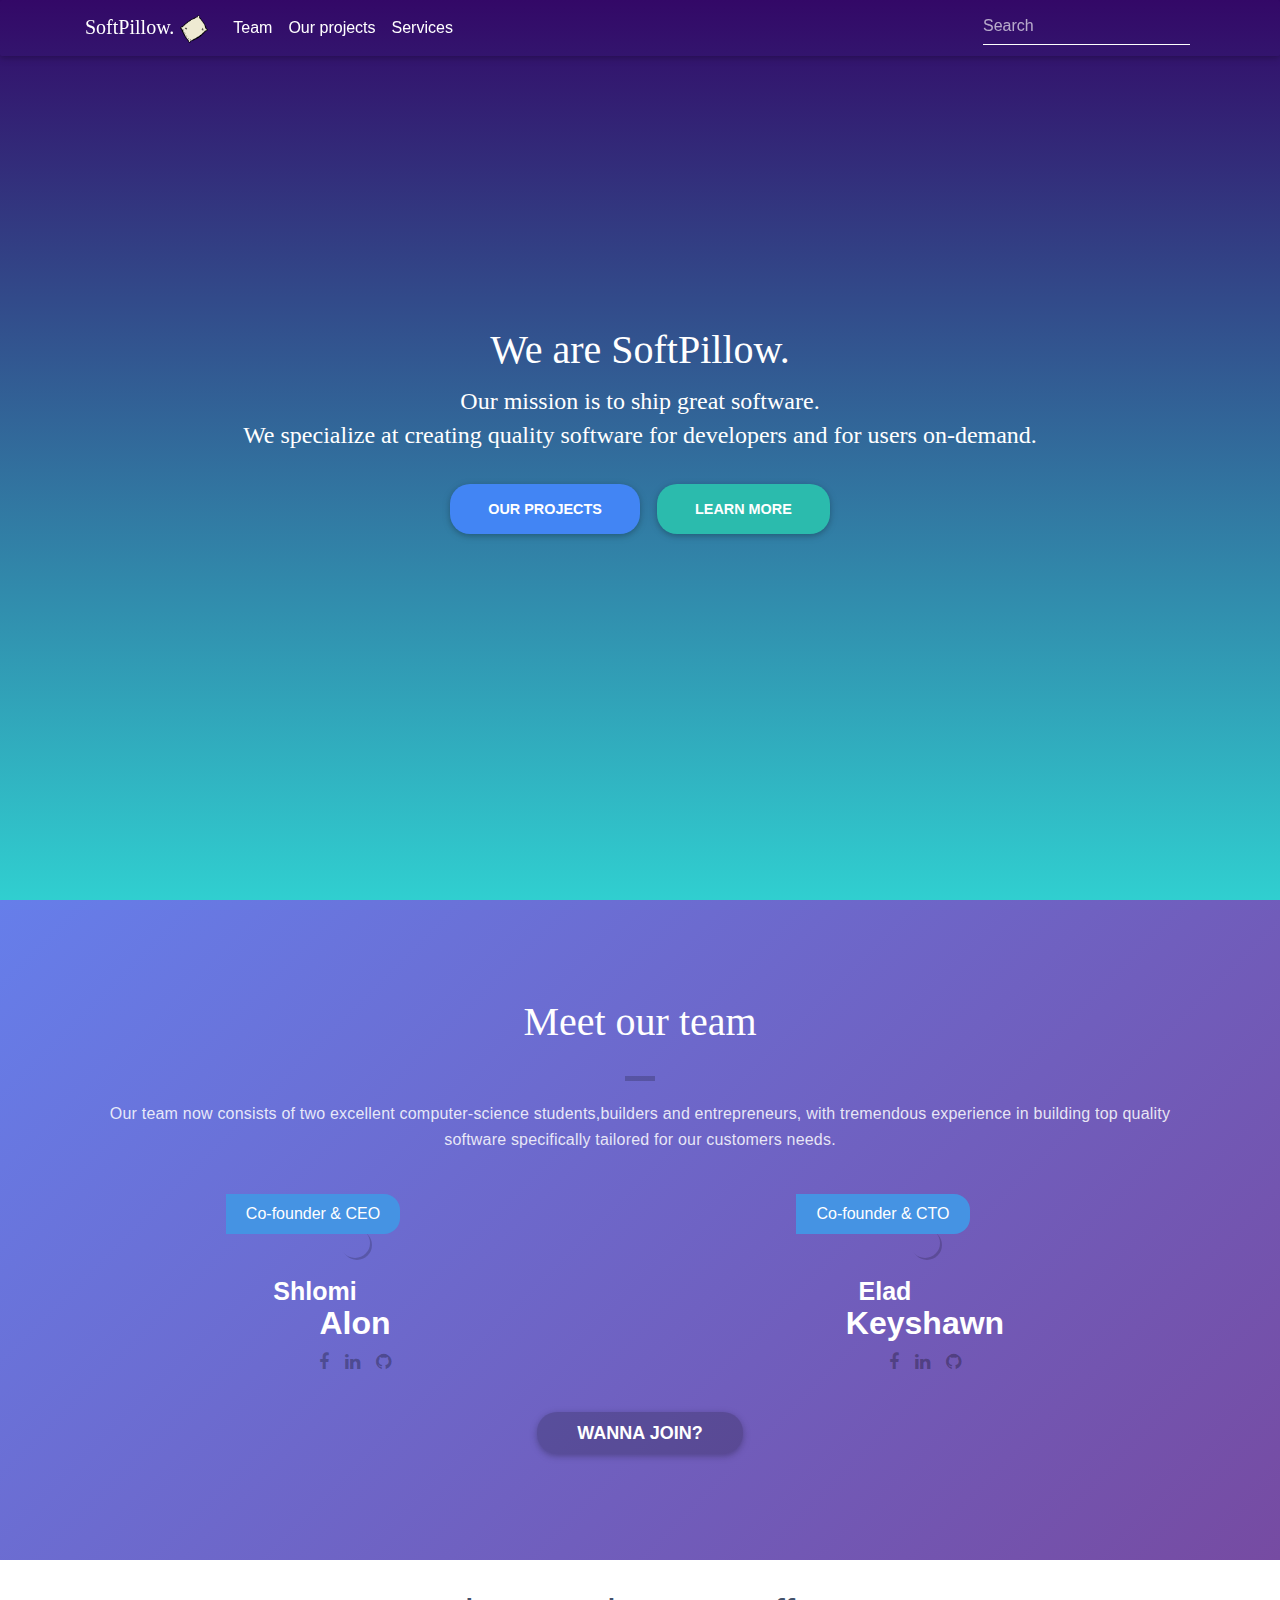
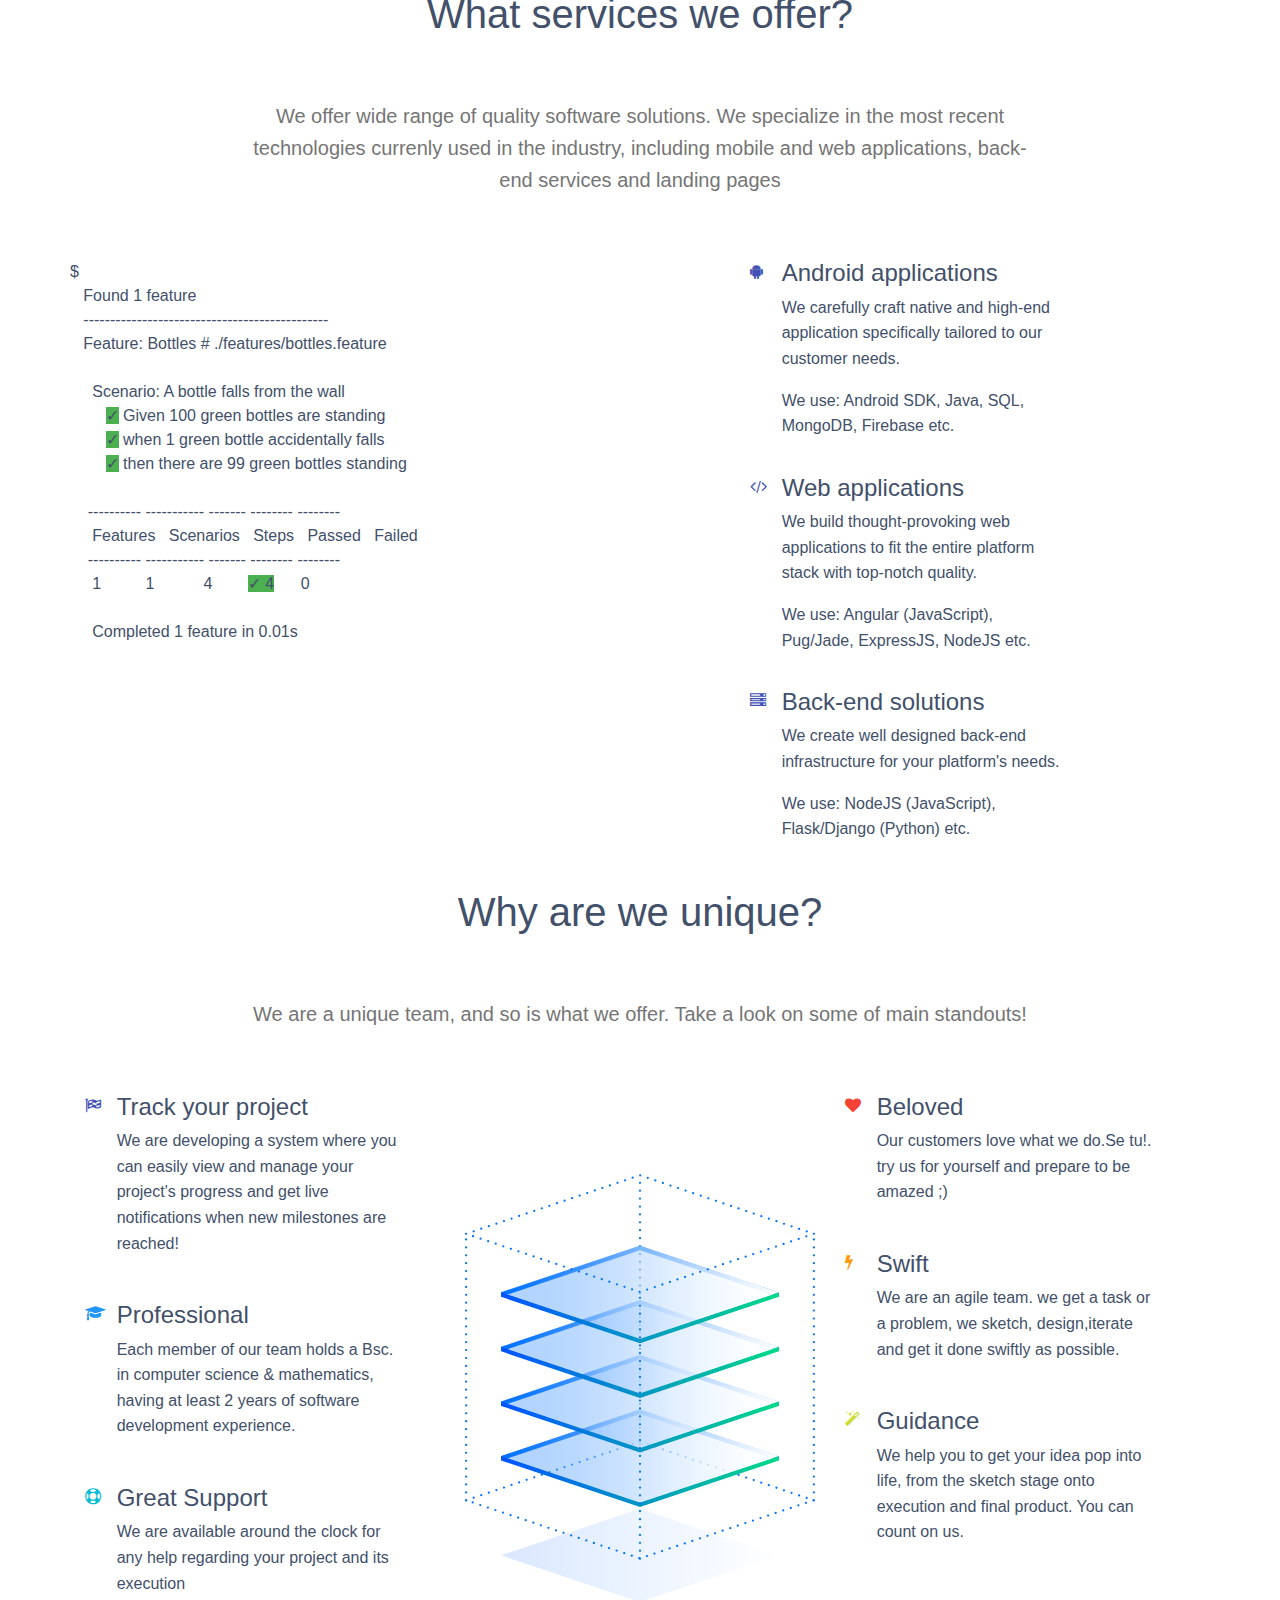
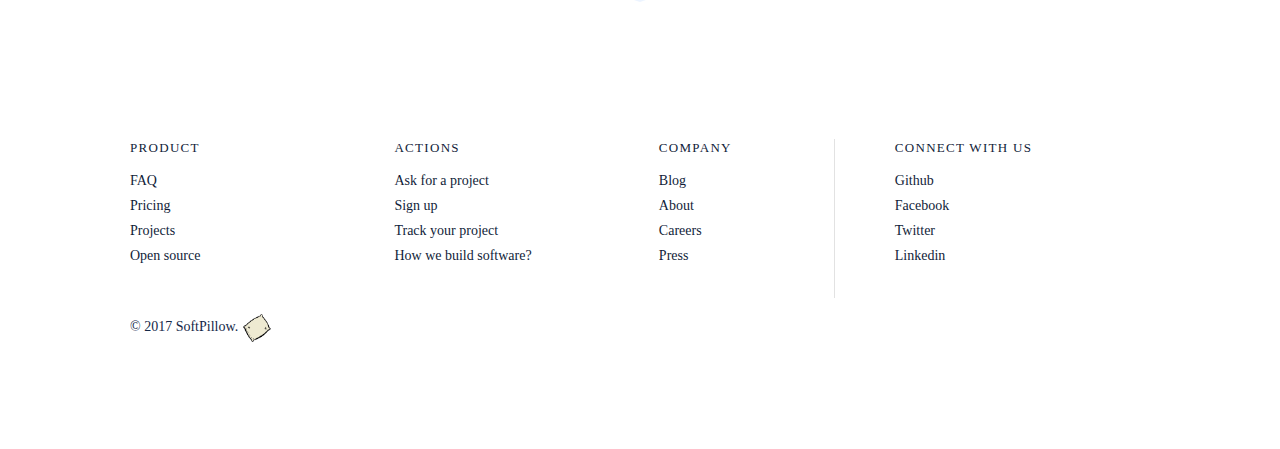
==== index.html @ b6e3d65a "added last features descriptions and changed main text to blue" ====
<!DOCTYPE html>
<html lang="en">

<head>

    <meta charset="utf-8">
    <meta name="viewport" content="width=device-width, initial-scale=1, shrink-to-fit=no">
    <meta http-equiv="x-ua-compatible" content="ie=edge">

    <title>SoftPillow</title>
    <link rel="icon" href="assets/softpillow_trans.png">

    <!-- Bootstrap core CSS -->
    <link href="css/libs/bootstrap.min.css" rel="stylesheet">

    <!-- Material Design Bootstrap -->
    <link href="css/libs/mdb.min.css" rel="stylesheet">

    <!--<link rel="stylesheet" type="text/css" href="css/libs/bootstrap.css">-->
    <!-- Grid framework /-->

    <link href="https://netdna.bootstrapcdn.com/font-awesome/4.0.3/css/font-awesome.css" rel="stylesheet">
    <link rel="stylesheet" href="https://cdnjs.cloudflare.com/ajax/libs/font-awesome/4.7.0/css/font-awesome.min.css">
    <!-- Font Awesome /-->

    <!-- Social media Bootstrap -->
    <link href="css/libs/bootstrap-social.css" rel="stylesheet">

    <!--footer css-->
    <link href="css/footer.css" type="text/css" rel="stylesheet" media="screen,projection" />

    <!--custom css-->
    <link href="css/style.css" type="text/css" rel="stylesheet" media="screen,projection" />

    <!-- Template styles -->
    <link href="css/template_css.css" type="text/css" rel="stylesheet" media="screen,projection" />

    <!-- sections team -->
    <link href="css/sections/team.css" type="text/css" rel="stylesheet" media="screen,projection" />

    <link rel="stylesheet" href="css/server_stack.css">

    <link rel="stylesheet" href="css/terminal_anim.css">

</head>

<body>

    <!--Navbar-->
    <nav class="navbar navbar-toggleable-md navbar-dark fixed-top scrolling-navbar">
        <div class="container">
            <button class="navbar-toggler navbar-toggler-right" type="button" data-toggle="collapse" data-target="#navbarNav1" aria-controls="navbarNav1"
                aria-expanded="false" aria-label="Toggle navigation">
                <span class="navbar-toggler-icon"></span>
            </button>
            <a class="navbar-brand" href="#">
                <div class="brand nav-logo">SoftPillow.
                    <img src="assets/softpillow_trans.png" height="30" width="30" />
                </div>
            </a>
            <div class="collapse navbar-collapse" id="navbarNav1">
                <ul class="navbar-nav mr-auto">
                    <li class="nav-item">
                        <a href="#team-section" class="nav-link">Team</a>
                    </li>
                    <li class="nav-item">
                        <a class="nav-link">Our projects</a>
                    </li>
                    <li class="nav-item">
                        <a class="nav-link">Services</a>
                    </li>
                </ul>
                <form class="form-inline waves-effect waves-light">
                    <input class="form-control" type="text" placeholder="Search">
                </form>
            </div>
        </div>
    </nav>
    <!--/.Navbar-->





    <!--Mask // add hm-black-strong to shadow-->
    <div class="view gradient-bg">
        <div class="full-bg-img flex-center">
            <ul class="animated fadeInUp">
                <li>
                    <h1 class="h1-responsive  white-text aileron ">We are SoftPillow.</h1>
                </li>
                <li>
                    <h4 class="header col s12 light white-text aileron">Our mission is to ship great software.</h4>
                    <h4 class="header col s12 light white-text aileron">We specialize at creating quality software for developers and for users on-demand.</h4>
                </li>
                <li>
                    <a target="_blank" href="" class="btn btn-primary btn-lg" rel="nofollow">Our projects</a>
                    <a target="_blank" href="https://github.com/PillowSoftware" class="btn btn-default btn-lg" rel="nofollow">Learn more</a>
                </li>
            </ul>
        </div>
    </div>
    <!--/.Mask-->


    <!-- TEAM SECTION -->
    <span id="team-section">
    <section id="speakers">
        <h1 class="white-text aileron">Meet our team</h1>
        <br>
        <!-- Section Title -->
        <div class="separator"></div>
        <div class="container">
            <div class="col-md-12 col-md-offset-4 text-center">
                <!-- Section Description -->
                <p class="">
                    Our team now consists of two excellent computer-science students,builders and entrepreneurs, with tremendous
                    experience in building top quality software specifically tailored for our customers needs.
                </p>
            </div>

            <!-- Row 1 -->
            <div class="row">

                <!-- Shlomi  -->
                <div class="col-md-6">
                    <a href="#" class="member-profile">
                        <div class="unhover_img">
                            <img src="https://avatars3.githubusercontent.com/u/21358576?v=3&u=bc81d85058fc42228376f51e1598150e15845e7b&s=400" alt=""
                            />
                        </div>
                        <div class="hover_img">
                            <img src="https://avatars3.githubusercontent.com/u/21358576?v=3&u=bc81d85058fc42228376f51e1598150e15845e7b&s=400" alt=" "
                            />
                        </div>
                        <span>Co-founder & CEO</span>
    <h4><span>Shlomi </span> Alon</h4>
    </a>
    <ul>
        <li><a href="https://www.facebook.com/profile.php?id=100000170029950" target="_blank "><i class="fa fa-facebook "></i></a></li>
        <li><a href="https://www.linkedin.com/in/shlomi-alon/" target="_blank "><i class="fa fa-linkedin "></i></a></li>
        <li><a href="https://github.com/shlomialon" target="_blank "><i class="fa fa-github "></i></a></li>
    </ul>
    </div>

    <!-- Elad -->
    <div class="col-md-6 ">
        <a href="# " class="member-profile">
            <div class="unhover_img">
                <img src="https://avatars1.githubusercontent.com/u/17123769?v=3&s=400" alt="" />
            </div>
            <div class="hover_img">
                <img src="https://avatars1.githubusercontent.com/u/17123769?v=3&s=400" alt="" />
            </div>
            <span>Co-founder & CTO</span>
            <h4><span>Elad</span> Keyshawn</h4>
        </a>
        <ul>
            <li><a href="https://www.facebook.com/elad.keyshawn" target="_blank "><i class="fa fa-facebook "></i></a></li>
            <li><a href="https://il.linkedin.com/in/elad-keyshawn-a68938119" target="_blank "><i class="fa fa-linkedin "></i></a></li>
            <li><a href="https://github.com/EladKeyshawn" target="_blank "><i class="fa fa-github "></i></a></li>
        </ul>
    </div>



    </div>
    <!-- End First Row -->
    <div class="clear "></div>


    <div class="clear "></div>

    <!-- View All Button -->
    <div class="col-md-12 ">
        <button class="btn btn-transparent fadeIn ">Wanna join?</button>
    </div>

    </div>
    </section>
    </span>
    <!-- TEAM SECTION -->


    <!--Section: Features 1-->
    <section class="section feature-box">
        <div class="container">
            <!--Section heading-->
            <h1 class="section-heading text-center">What services we offer?</h1>
            <!--Section description-->
            <p class="section-description lead text-center">We offer wide range of quality software solutions. We specialize in the most recent technologies currenly used
                in the industry, including mobile and web applications, back-end services and landing pages</p>

            <!--First row-->
            <div class="row features-small">

                <!--First column-->
                <div class="col-md-7 mb-r center-on-small-only">
                    <div class="row">
                        <div class="terminal-window">
                            <header>
                                <div class="button green"></div>
                                <div class="button yellow"></div>
                                <div class="button red"></div>
                            </header>
                            <section class="terminal">
                                <div class="history"></div>
                                $&nbsp;<span class="prompt"></span>
                                <span class="typed-cursor"></span>

                            </section>
                        </div>
                        <!-- data -->
                        <div class="terminal-data mimik-run-output">
                            <br>Found 1 feature<br> ----------------------------------------------
                            <br> Feature: Bottles <span class="gray"># ./features/bottles.feature</span><br><br> &nbsp;&nbsp;Scenario:
                            A bottle falls from the wall<br> &nbsp;&nbsp;&nbsp;&nbsp;
                            <span class="green">✓</span> <span class="gray">Given 100 green bottles are standing</span><br>                            &nbsp;&nbsp;&nbsp;&nbsp;
                            <span class="green">✓</span> <span class="gray">when 1 green bottle accidentally falls</span><br>                            &nbsp;&nbsp;&nbsp;&nbsp;
                            <span class="green">✓</span> <span class="gray">then there are 99 green bottles standing</span><br>
                            <br>
                            <span class="gray">&nbsp;---------- ----------- ------- -------- --------</span><br> &nbsp;&nbsp;Features&nbsp;&nbsp;&nbsp;Scenarios&nbsp;&nbsp;&nbsp;Steps&nbsp;&nbsp;&nbsp;Passed&nbsp;&nbsp;&nbsp;Failed
                            <br>
                            <span class="gray">&nbsp;---------- ----------- ------- -------- --------</span><br> &nbsp;&nbsp;1&nbsp;&nbsp;&nbsp;&nbsp;&nbsp;&nbsp;&nbsp;&nbsp;&nbsp;&nbsp;1&nbsp;&nbsp;&nbsp;&nbsp;&nbsp;&nbsp;&nbsp;&nbsp;&nbsp;&nbsp;&nbsp;4&nbsp;&nbsp;&nbsp;&nbsp;&nbsp;&nbsp;&nbsp;
                            <span class="green">✓ 4</span>&nbsp;&nbsp;&nbsp;&nbsp;&nbsp;&nbsp;0 <br>
                            <br> &nbsp;&nbsp;Completed 1 feature in 0.01s<br>
                            <br>
                        </div>
                    </div>
                </div>
                <!--/First column-->

                <!--Second column-->
                <div class="col-md-4 center-on-small">
                    <!--First row-->
                    <div class="row">
                        <div class="col-1">
                            <i class="fa fa-android indigo-text"></i>
                        </div>
                        <div class="col-10">
                            <h4 class="feature-title">Android applications</h4>
                            <p >We carefully craft native and high-end application specifically tailored to our customer needs.
                            </p>
                            <p>We use: Android SDK, Java, SQL, MongoDB, Firebase etc.</p>

                        </div>
                    </div>
                    <!--/First row-->

                    <div style="height:20px"></div>

                    <!--Second row-->
                    <div class="row">
                        <div class="col-1">
                            <i class="fa fa-code indigo-text"></i>
                        </div>
                        <div class="col-10">
                            <h4 class="feature-title">Web applications</h4>
                            <p>We build thought-provoking web applications to fit the entire platform stack with top-notch quality.
                            </p>
                            <p>We use: Angular (JavaScript), Pug/Jade, ExpressJS, NodeJS etc. </p>

                        </div>
                    </div>
                    <!--/Second row-->

                    <div style="height:20px"></div>

                    <!--Third row-->
                    <div class="row">
                        <div class="col-1">
                            <i class="fa fa-server indigo-text"></i>
                        </div>
                        <div class="col-10">
                            <h4 class="feature-title">Back-end solutions</h4>
                            <p>We create well designed back-end infrastructure for your platform's needs.</p>
                            <p>We use: NodeJS (JavaScript), Flask/Django (Python) etc.</p>

                        </div>
                    </div>
                    <!--/Third row-->
                </div>
                <!--/Second column-->
            </div>
            <!--/First row-->
        </div>
    </section>
    <!--/Section: Features 1-->



    <!--Section: Features 2-->
    <section class="section feature-box">
        <div class="container">
            <!--Section heading-->
            <h1 class="section-heading text-center">Why are we unique?</h1>
            <!--Section sescription-->
            <p class="section-description lead ">We are a unique team, and so is what we offer. Take a look on some of main standouts!</p>

            <!--First row-->
            <div class="row features-small">

                <!--First column-->
                <div class="col-md-4 center-on-small-only">
                    <!--First row-->
                    <div class="row">
                        <div class="col-1">
                            <i class="fa fa-flag-checkered indigo-text"></i>
                        </div>
                        <div class="col-10">
                            <h4 class="feature-title">Track your project</h4>
                            <p>We are developing a system where you can easily view and manage your project's progress and get live notifications when new milestones are reached!</p>
                            <div style="height:30px"></div>
                        </div>
                    </div>
                    <!--/First row-->

                    <!--Second row-->
                    <div class="row">
                        <div class="col-1">
                            <i class="fa fa-graduation-cap blue-text"></i>
                        </div>
                        <div class="col-10">
                            <h4 class="feature-title">Professional</h4>
                            <p>Each member of our team holds a Bsc. in computer science & mathematics, having at least 2 years of software development experience.</p>
                            <div style="height:30px"></div>
                        </div>
                    </div>
                    <!--/Second row-->

                    <!--Third row-->
                    <div class="row">
                        <div class="col-1">
                            <i class="fa fa-life-ring cyan-text"></i>
                        </div>
                        <div class="col-10">
                            <h4 class="feature-title">Great Support</h4>
                            <p>We are available around the clock for any help regarding your project and its execution</p>
                            <div style="height:30px"></div>
                        </div>
                    </div>
                    <!--/Third row-->
                </div>
                <!--/First column-->



                <!--Second column-->
                <div class="col-md-4 mb-r center-on-small-only" id="server_stack_section">
                     <div style="height:80px"></div>

                    <svg id="Infrastructure-SVG" version="1.1" xmlns="http://www.w3.org/2000/svg" xmlns:xlink="http://www.w3.org/1999/xlink"
                        x="0px" y="0px" viewBox="0 0 310 379">
                        <defs>
                            <linearGradient id="Infrastructure-shadowGradient" gradientUnits="userSpaceOnUse" x1="32" y1="337.7053" x2="278" y2="337.7053">
                                <stop offset="0" style="stop-color:#005DFF;stop-opacity:0.15" />
                                <stop offset="0.4364" style="stop-color:#0068FF;stop-opacity:8.453682e-02" />
                                <stop offset="1" style="stop-color:#0072FF;stop-opacity:0" />
                            </linearGradient>
                            <linearGradient id="Infrastructure-serverGradient" gradientUnits="userSpaceOnUse" x1="32" y1="249.7053" x2="278" y2="249.7053">
                                <stop offset="0" style="stop-color:#0072FF;stop-opacity:0.3" />
                                <stop offset="0.1091" style="stop-color:#338EFF;stop-opacity:0.3764" />
                                <stop offset="0.2384" style="stop-color:#69ACFF;stop-opacity:0.4669" />
                                <stop offset="0.3693" style="stop-color:#97C5FF;stop-opacity:0.5585" />
                                <stop offset="0.4993" style="stop-color:#BCDAFF;stop-opacity:0.6495" />
                                <stop offset="0.628" style="stop-color:#D9EAFF;stop-opacity:0.7396" />
                                <stop offset="0.7551" style="stop-color:#EEF6FF;stop-opacity:0.8286" />
                                <stop offset="0.88" style="stop-color:#FBFDFF;stop-opacity:0.916" />
                                <stop offset="1" style="stop-color:#FFFFFF" />
                            </linearGradient>
                            <linearGradient id="Infrastructure-borderGradient" gradientUnits="userSpaceOnUse" x1="32" y1="2820.022" x2="278" y2="2820.022"
                                gradientTransform="matrix(1 0 0 1 0 -2596)">
                                <stop offset="0" style="stop-color:#0053FF" />
                                <stop offset="1" style="stop-color:#00DA88" />
                            </linearGradient>
                        </defs>
                        <style type="text/css">
                            .Infrastructure-shadow {
                                fill: url(#Infrastructure-shadowGradient);
                            }
                            
                            .Infrastucture-box {
                                fill: none;
                                stroke: #0072FF;
                                stroke-width: 2;
                                stroke-linecap: round;
                                stroke-miterlimit: 10;
                                stroke-dasharray: 0, 7.0744;
                            }
                            
                            .Infrastucture-borderLine {
                                fill: none;
                                stroke: #0072FF;
                                stroke-width: 2;
                                stroke-linecap: round;
                                stroke-miterlimit: 10;
                                stroke-dasharray: 0, 7;
                            }
                            
                            .Infrastructure-topBorder {
                                fill: #0072FF;
                            }
                            
                            .Infrastructure-border {
                                fill: url(#Infrastructure-borderGradient);
                            }
                            
                            .Infrastructure-server {
                                fill: url(#Infrastructure-serverGradient);
                            }
                        </style>
                        <g id="Infrastructure-shadow">
                            <polygon class="Infrastructure-shadow" points="278,337.8 155,379 32,337.8 155,296.5 		" />
                        </g>
                        <g class="Infrastructure-lines" id="Infrastructure-bottomLines">
                            <polyline class="Infrastucture-box" points="308.7,289 155,340.5 1,289	" />
                            <polyline class="Infrastucture-box" points="1,289 155,237.1 308.7,289	" />
                            <line class="Infrastucture-borderLine" x1="155" y1="238.8" x2="155" y2="1.1" />
                            <line class="Infrastucture-borderLine" x1="309" y1="289" x2="309" y2="53" />
                            <line class="Infrastucture-borderLine" x1="1" y1="289" x2="1" y2="53" />
                        </g>
                        <g class="Server" id="Server_4">
                            <polygon class="Infrastructure-topBorder" points="32,253.8 155,212.6 278,253.8 278,250 155,208.6 32,249.8" />
                            <polygon class="Infrastructure-border" points="278,249.8 155,291 32,249.8 32,253.8 155,295 278,253.8" />
                            <polygon class="Infrastructure-server" points="278,249.8 155,291 32,249.8 155,208.5	" />
                        </g>
                        <g class="Server" id="Server_3">
                            <polygon class="Infrastructure-topBorder" points="32,205.5 155,164.3 278,205.4 278,201.7 155,160.3 32,201.5" />
                            <polygon class="Infrastructure-border" points="278,201.4 155,242.6 32,201.4 32,205.4 155,246.6 278,205.4" />
                            <polygon class="Infrastructure-server" points="278,201.4 155,242.6 32,201.4 155,160.1	" />
                        </g>
                        <g class="Server" id="Server_2">
                            <polygon class="Infrastructure-topBorder" points="32,157.1 155,115.9 278,157.1 278,153.3 155,111.9 32,153.1" />
                            <polygon class="Infrastructure-border" points="278,153.1 155,194.3 32,153.1 32,157.1 155,198.3 278,157.1" />
                            <polygon class="Infrastructure-server" points="278,153.1 155,194.3 32,153.1 155,111.8	" />
                        </g>
                        <g class="Server" id="Server_1">
                            <polygon class="Infrastructure-topBorder" points="32,108.8 155,67.6 278,108.8 278,105 155,63.6 32,104.8" />
                            <polygon class="Infrastructure-border" points="278,104.8 155,146 32,104.8 32,108.8 155,150 278,108.8" />
                            <polygon class="Infrastructure-server" points="278,104.8 155,146 32,104.8 155,63.5	" />
                        </g>
                        <g class="Infrastructure-lines" id="Infrastructure-topLines">
                            <line class="Infrastucture-borderLine" x1="155" y1="340.7" x2="155" y2="104.5" />
                            <polyline class="Infrastucture-box" points="1,53 155,1.1 309,53" />
                            <polyline class="Infrastucture-box" points="309,53 155,104.5 1,53" />
                        </g>
                    </svg>
                </div>
                <!--/Second column-->

                <!--Third column-->
                <div class="col-md-4">
                    <!--First row-->
                    <div class="row">
                        <div class="col-1">
                            <i class="fa fa-heart red-text"></i>
                        </div>
                        <div class="col-10">
                            <h4 class="feature-title">Beloved</h4>
                            <p>Our customers love what we do.Se tu!. try us for yourself and prepare to be amazed ;)</p>
                            <div style="height:30px"></div>
                        </div>
                    </div>
                    <!--/First row-->

                    <!--Second row-->
                    <div class="row">
                        <div class="col-1">
                            <i class="fa fa-flash orange-text"></i>
                        </div>
                        <div class="col-10">
                            <h4 class="feature-title">Swift</h4>
                            <p>We are an agile team. we get a task or a problem, we sketch, design,iterate and get it done swiftly as possible.</p>
                            <div style="height:30px"></div>
                        </div>
                    </div>
                    <!--/Second row-->

                    <!--Third row-->
                    <div class="row">
                        <div class="col-1">
                            <i class="fa fa-magic lime-text"></i>
                        </div>
                        <div class="col-10">
                            <h4 class="feature-title">Guidance</h4>
                            <p >We help you to get your idea pop into life, from the sketch stage onto execution and final product. You can count on us.</p>
                            <div style="height:30px"></div>
                        </div>
                    </div>
                    <!--/Third row-->
                </div>
                <!--/Third column-->



            </div>
            <!--/First row-->
        </div>
    </section>
    <!--/Section: Features 2-->








    <!--footer section-->
    <section class="footer ">
        <div class="container ">
            <div class="footer__flex-wrap">
                <ul class="footer-nav">
                    <li class="header"><a href="/community/">Product</a></li>
                    <li><a href="">FAQ</a></li>
                    <li><a href="">Pricing</a></li>
                    <li><a href="">Projects</a></li>
                    <li><a href="">Open source</a></li>

                </ul>
                <ul class="footer-nav">
                    <li class="header"><a href="/community/">Actions</a></li>
                    <li><a href="">Ask for a project</a></li>
                    <li><a href="">Sign up</a></li>
                    <li><a href="">Track your project</a></li>
                    <li><a href="">How we build software?</a></li>
                </ul>
                <ul class="footer-nav">
                    <li class="header"><a href="/about/">Company</a></li>
                    <li>
                        <a></a><a href="/blog/">Blog</a></li>
                    <li><a href="">About</a></li>
                    <li><a href="">Careers</a></li>
                    <li><a href="">Press</a></li>
                </ul>

            </div>
            <div class="footer__social">
                <ul class="footer-nav">
                    <li class="header"><a href="/contact/">Connect with Us</a></li>
                    <li><a href="https://github.com/PillowSoftware">Github</a></li>
                    <li><a target="_blank" href="" class="ft-btn-twitter">Facebook</a></li>
                    <li><a target="_blank" href="" class="ft-btn-twitter">Twitter</a></li>
                    <li><a target="_blank" href="" class="ft-btn-twitter">Linkedin</a></li>
                </ul>
            </div>
            <div class="copyright "><span class="year ">© 2017 </span>SoftPillow.
                <img src="assets/softpillow_trans.png " height="30 " width="30 " />
            </div>
        </div>
    </section>



    <!-- SCRIPTS -->

    <!-- JQuery -->
    <script type="text/javascript " src="js/jquery-2.2.3.min.js "></script>

    <!-- Bootstrap tooltips -->
    <script type="text/javascript " src="js/tether.min.js "></script>

    <!-- Bootstrap core JavaScript -->
    <script type="text/javascript " src="js/bootstrap.min.js "></script>

    <!-- MDB core JavaScript -->
    <script type="text/javascript" src="js/mdb.min.js "></script>

    <script src="http://cdnjs.cloudflare.com/ajax/libs/gsap/1.18.0/TweenMax.min.js"></script>


    <script src="js/server_stack.js"></script>

    <script src='http://cdnjs.cloudflare.com/ajax/libs/jquery/2.1.3/jquery.min.js'></script>
    <script src='http://www.mattboldt.com/demos/typed-js/js/typed.custom.js'></script>

    <script src="js/terminal_animation.js"></script>

    <!-- begin olark code -->
    <script type="text/javascript" async>
        ; (function (o, l, a, r, k, y) { if (o.olark) return; r = "script"; y = l.createElement(r); r = l.getElementsByTagName(r)[0]; y.async = 1; y.src = "//" + a; r.parentNode.insertBefore(y, r); y = o.olark = function () { k.s.push(arguments); k.t.push(+new Date) }; y.extend = function (i, j) { y("extend", i, j) }; y.identify = function (i) { y("identify", k.i = i) }; y.configure = function (i, j) { y("configure", i, j); k.c[i] = j }; k = y._ = { s: [], t: [+new Date], c: {}, l: a }; })(window, document, "static.olark.com/jsclient/loader.js");
        /* custom configuration goes here (www.olark.com/documentation) */
        olark.identify('7017-598-10-1094');
    </script>
    <!-- end olark code -->
</body>

</html>
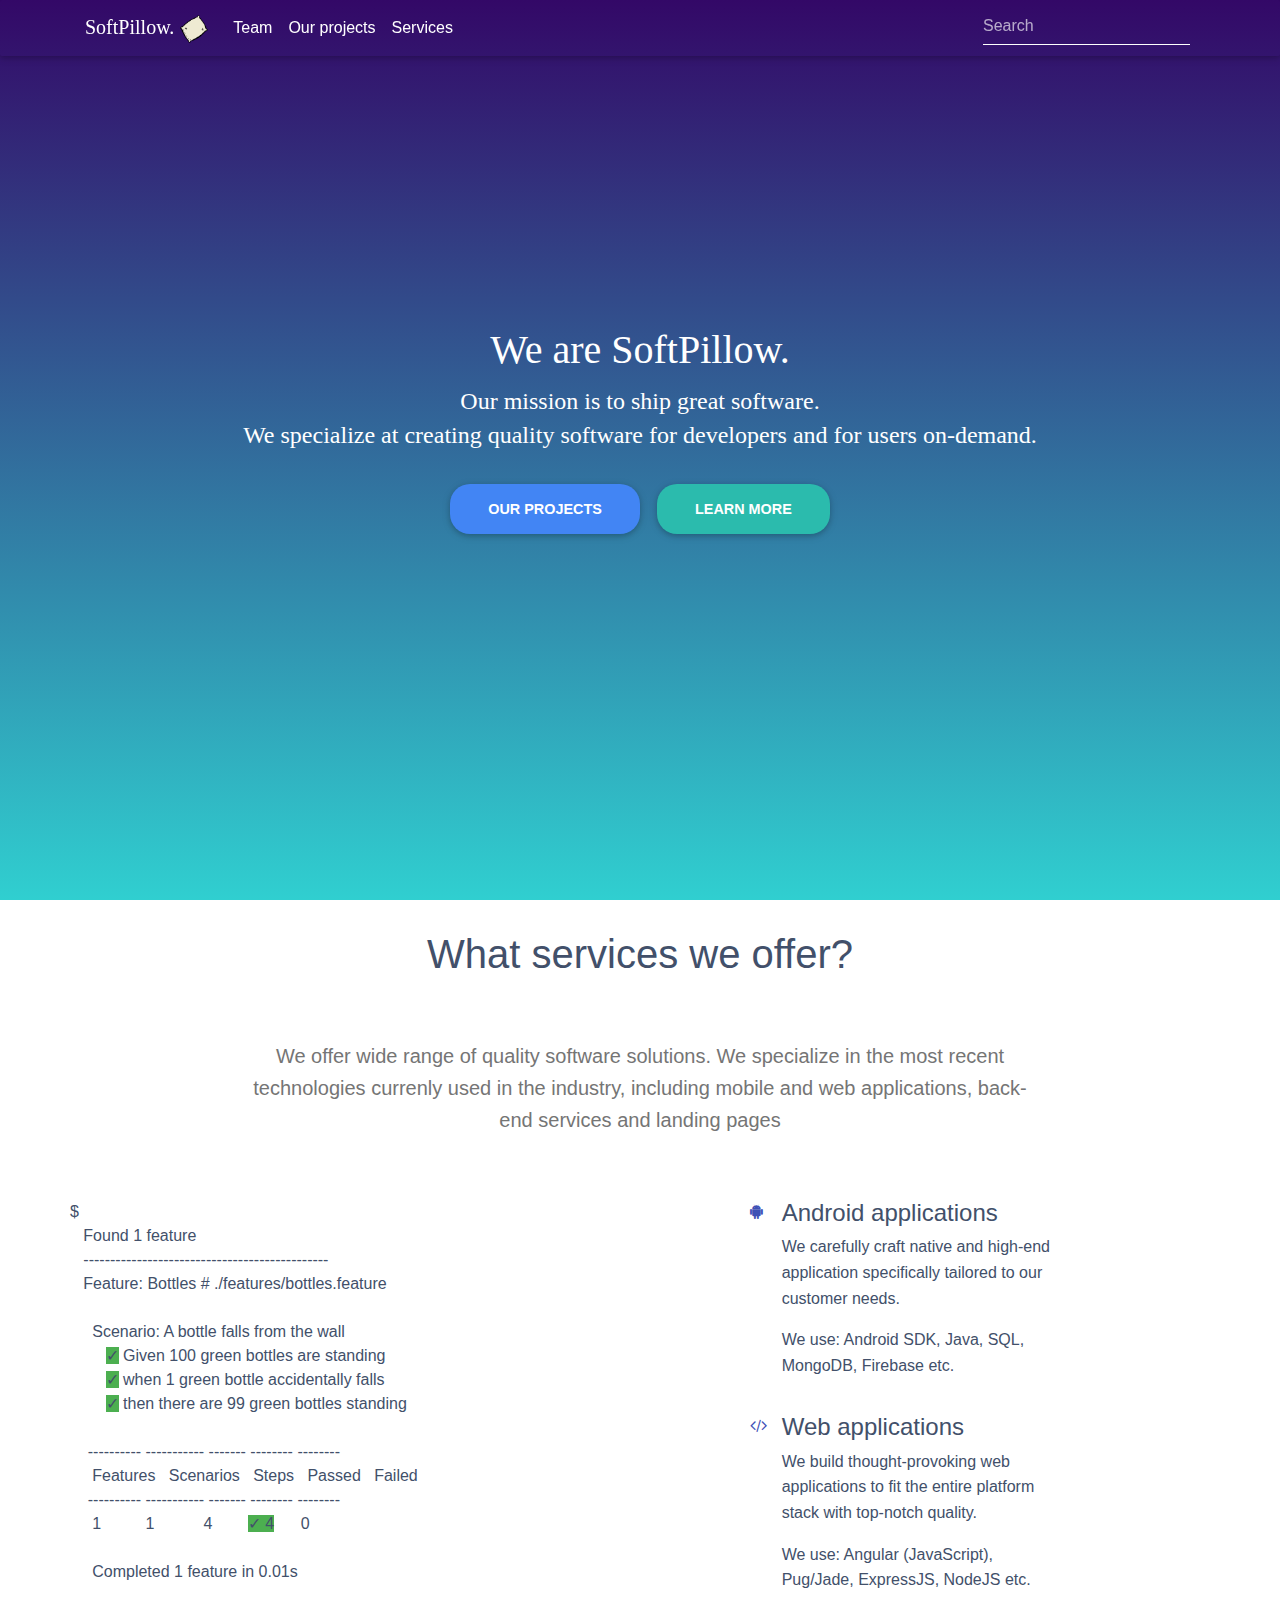
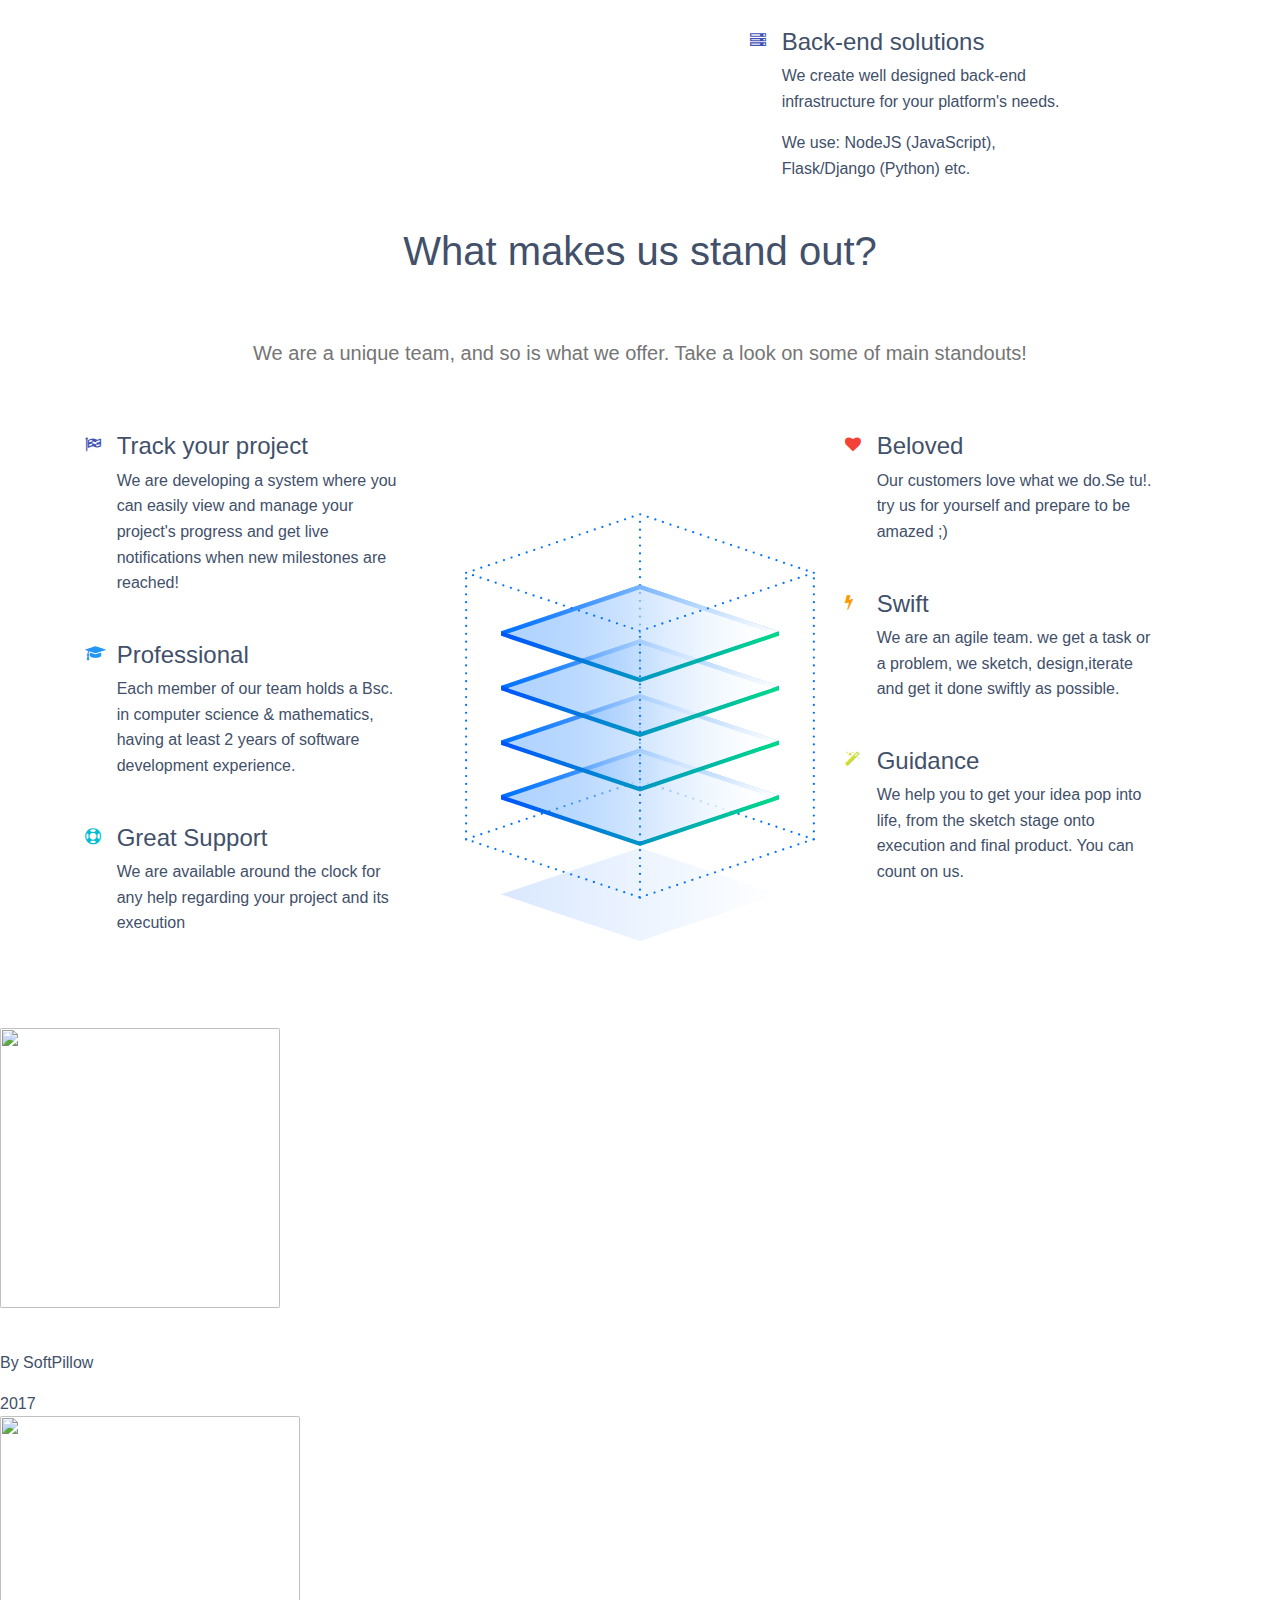
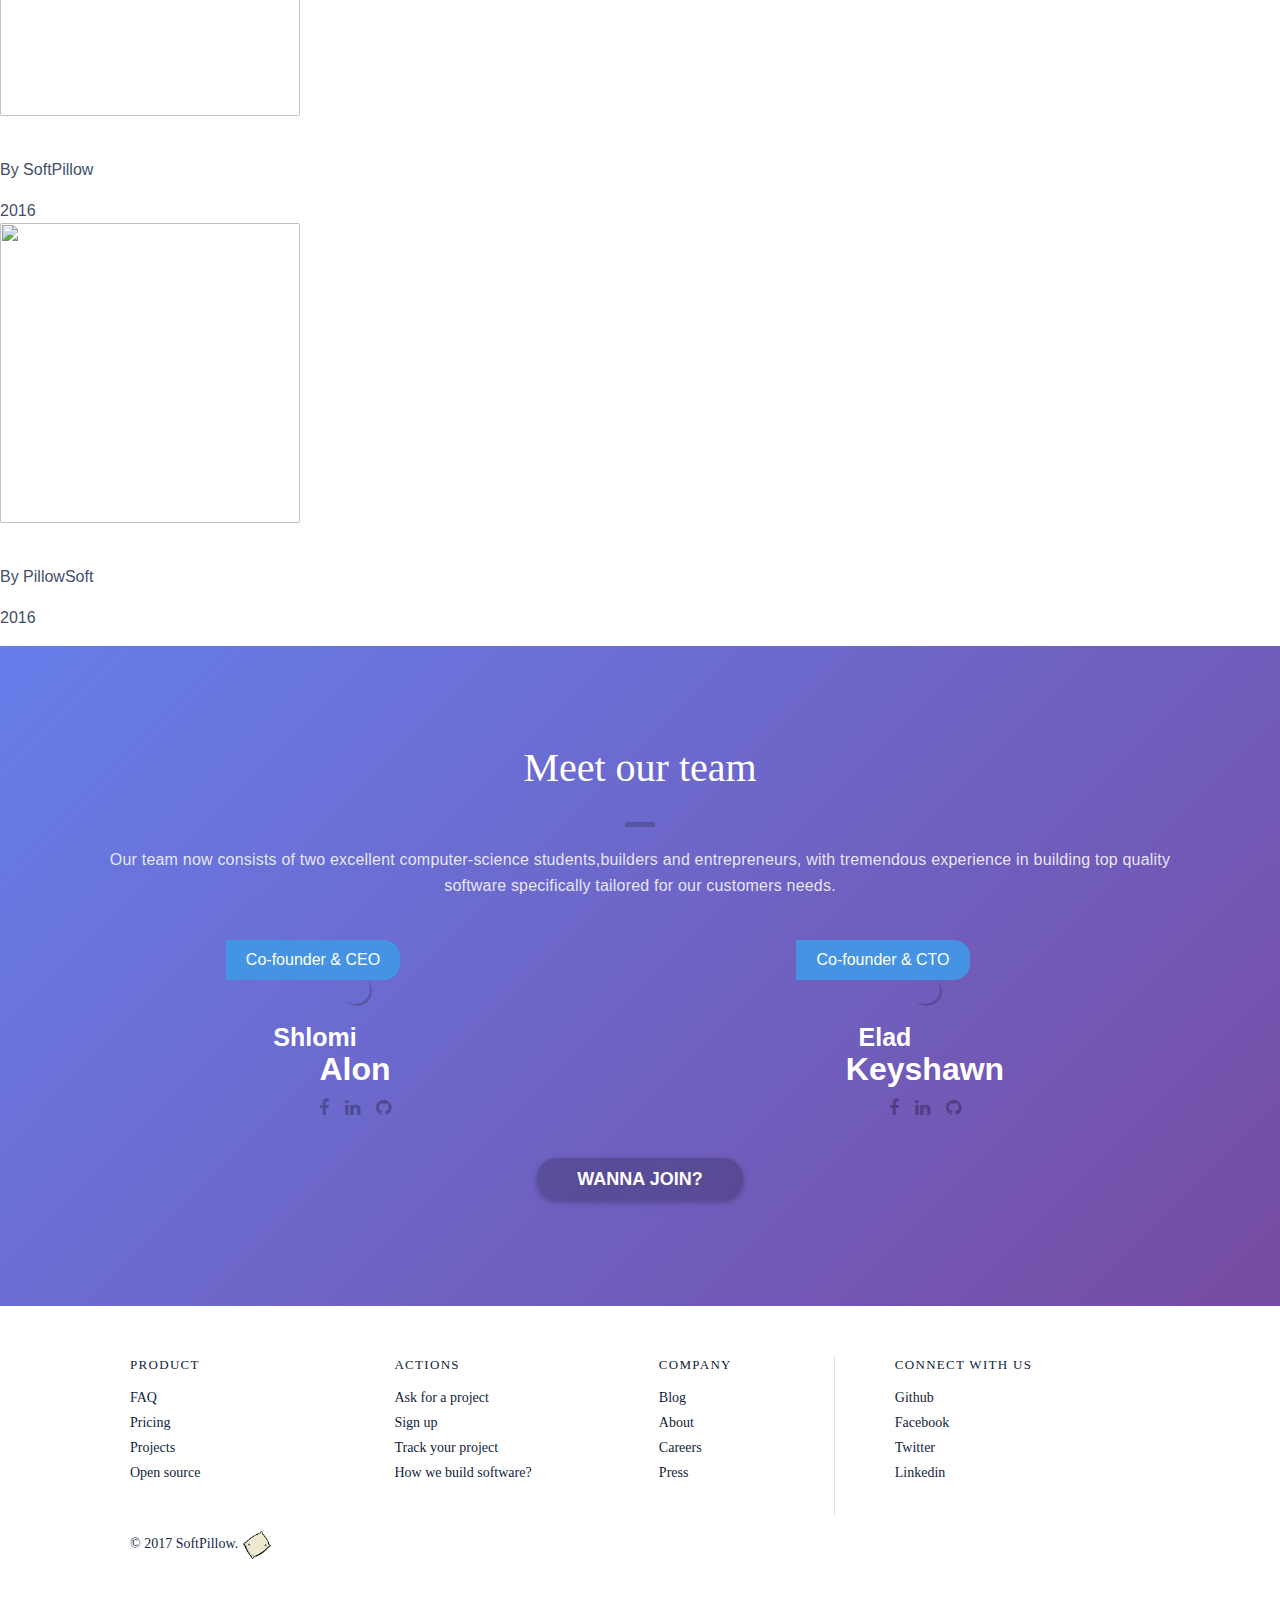
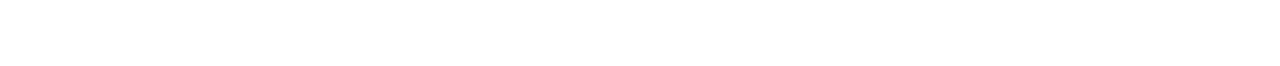
==== commit ebb75259: "fixed links menu-bar" ====
--- a/index.html
+++ b/index.html
@@ -35,12 +35,13 @@
     <!-- Template styles -->
     <link href="css/template_css.css" type="text/css" rel="stylesheet" media="screen,projection" />
 
-    <!-- sections team -->
+    <!-- section team -->
     <link href="css/sections/team.css" type="text/css" rel="stylesheet" media="screen,projection" />
 
     <link rel="stylesheet" href="css/server_stack.css">
-
     <link rel="stylesheet" href="css/terminal_anim.css">
+    <!-- section projects -->
+    <link href="css/sections/portfolio.css" type="text/css" rel="stylesheet" media="screen,projection" />
 
 </head>
 
@@ -64,10 +65,10 @@
                         <a href="#team-section" class="nav-link">Team</a>
                     </li>
                     <li class="nav-item">
-                        <a class="nav-link">Our projects</a>
+                        <a href="#projects_section" class="nav-link">Our projects</a>
                     </li>
                     <li class="nav-item">
-                        <a class="nav-link">Services</a>
+                        <a href="#services-section" class="nav-link">Services</a>
                     </li>
                 </ul>
                 <form class="form-inline waves-effect waves-light">
@@ -77,10 +78,6 @@
         </div>
     </nav>
     <!--/.Navbar-->
-
-
-
-
 
     <!--Mask // add hm-black-strong to shadow-->
     <div class="view gradient-bg">
@@ -103,90 +100,12 @@
     <!--/.Mask-->
 
 
-    <!-- TEAM SECTION -->
-    <span id="team-section">
-    <section id="speakers">
-        <h1 class="white-text aileron">Meet our team</h1>
-        <br>
-        <!-- Section Title -->
-        <div class="separator"></div>
-        <div class="container">
-            <div class="col-md-12 col-md-offset-4 text-center">
-                <!-- Section Description -->
-                <p class="">
-                    Our team now consists of two excellent computer-science students,builders and entrepreneurs, with tremendous
-                    experience in building top quality software specifically tailored for our customers needs.
-                </p>
-            </div>
-
-            <!-- Row 1 -->
-            <div class="row">
-
-                <!-- Shlomi  -->
-                <div class="col-md-6">
-                    <a href="#" class="member-profile">
-                        <div class="unhover_img">
-                            <img src="https://avatars3.githubusercontent.com/u/21358576?v=3&u=bc81d85058fc42228376f51e1598150e15845e7b&s=400" alt=""
-                            />
-                        </div>
-                        <div class="hover_img">
-                            <img src="https://avatars3.githubusercontent.com/u/21358576?v=3&u=bc81d85058fc42228376f51e1598150e15845e7b&s=400" alt=" "
-                            />
-                        </div>
-                        <span>Co-founder & CEO</span>
-    <h4><span>Shlomi </span> Alon</h4>
-    </a>
-    <ul>
-        <li><a href="https://www.facebook.com/profile.php?id=100000170029950" target="_blank "><i class="fa fa-facebook "></i></a></li>
-        <li><a href="https://www.linkedin.com/in/shlomi-alon/" target="_blank "><i class="fa fa-linkedin "></i></a></li>
-        <li><a href="https://github.com/shlomialon" target="_blank "><i class="fa fa-github "></i></a></li>
-    </ul>
-    </div>
-
-    <!-- Elad -->
-    <div class="col-md-6 ">
-        <a href="# " class="member-profile">
-            <div class="unhover_img">
-                <img src="https://avatars1.githubusercontent.com/u/17123769?v=3&s=400" alt="" />
-            </div>
-            <div class="hover_img">
-                <img src="https://avatars1.githubusercontent.com/u/17123769?v=3&s=400" alt="" />
-            </div>
-            <span>Co-founder & CTO</span>
-            <h4><span>Elad</span> Keyshawn</h4>
-        </a>
-        <ul>
-            <li><a href="https://www.facebook.com/elad.keyshawn" target="_blank "><i class="fa fa-facebook "></i></a></li>
-            <li><a href="https://il.linkedin.com/in/elad-keyshawn-a68938119" target="_blank "><i class="fa fa-linkedin "></i></a></li>
-            <li><a href="https://github.com/EladKeyshawn" target="_blank "><i class="fa fa-github "></i></a></li>
-        </ul>
-    </div>
-
-
-
-    </div>
-    <!-- End First Row -->
-    <div class="clear "></div>
-
-
-    <div class="clear "></div>
-
-    <!-- View All Button -->
-    <div class="col-md-12 ">
-        <button class="btn btn-transparent fadeIn ">Wanna join?</button>
-    </div>
-
-    </div>
-    </section>
-    </span>
-    <!-- TEAM SECTION -->
-
-
+<div class="section-wrapper" >
     <!--Section: Features 1-->
-    <section class="section feature-box">
+    <section class="section feature-box" id="services-section">
         <div class="container">
             <!--Section heading-->
-            <h1 class="section-heading text-center">What services we offer?</h1>
+            <h1 class="section-heading text-center" >What services we offer?</h1>
             <!--Section description-->
             <p class="section-description lead text-center">We offer wide range of quality software solutions. We specialize in the most recent technologies currenly used
                 in the industry, including mobile and web applications, back-end services and landing pages</p>
@@ -227,6 +146,9 @@
                             <br>
                         </div>
                     </div>
+
+
+
                 </div>
                 <!--/First column-->
 
@@ -239,7 +161,7 @@
                         </div>
                         <div class="col-10">
                             <h4 class="feature-title">Android applications</h4>
-                            <p >We carefully craft native and high-end application specifically tailored to our customer needs.
+                            <p>We carefully craft native and high-end application specifically tailored to our customer needs.
                             </p>
                             <p>We use: Android SDK, Java, SQL, MongoDB, Firebase etc.</p>
 
@@ -286,14 +208,14 @@
         </div>
     </section>
     <!--/Section: Features 1-->
-
+</div>
 
 
     <!--Section: Features 2-->
-    <section class="section feature-box">
+    <section class="section feature-box" id="server_stack_section">
         <div class="container">
             <!--Section heading-->
-            <h1 class="section-heading text-center">Why are we unique?</h1>
+            <h1 class="section-heading text-center">What makes us stand out?</h1>
             <!--Section sescription-->
             <p class="section-description lead ">We are a unique team, and so is what we offer. Take a look on some of main standouts!</p>
 
@@ -309,7 +231,8 @@
                         </div>
                         <div class="col-10">
                             <h4 class="feature-title">Track your project</h4>
-                            <p>We are developing a system where you can easily view and manage your project's progress and get live notifications when new milestones are reached!</p>
+                            <p>We are developing a system where you can easily view and manage your project's progress and get
+                                live notifications when new milestones are reached!</p>
                             <div style="height:30px"></div>
                         </div>
                     </div>
@@ -322,7 +245,8 @@
                         </div>
                         <div class="col-10">
                             <h4 class="feature-title">Professional</h4>
-                            <p>Each member of our team holds a Bsc. in computer science & mathematics, having at least 2 years of software development experience.</p>
+                            <p>Each member of our team holds a Bsc. in computer science & mathematics, having at least 2 years
+                                of software development experience.</p>
                             <div style="height:30px"></div>
                         </div>
                     </div>
@@ -344,10 +268,9 @@
                 <!--/First column-->
 
 
-
                 <!--Second column-->
-                <div class="col-md-4 mb-r center-on-small-only" id="server_stack_section">
-                     <div style="height:80px"></div>
+                <div class="col-md-4 mb-r center-on-small-only">
+                    <div style="height:80px"></div>
 
                     <svg id="Infrastructure-SVG" version="1.1" xmlns="http://www.w3.org/2000/svg" xmlns:xlink="http://www.w3.org/1999/xlink"
                         x="0px" y="0px" viewBox="0 0 310 379">
@@ -378,7 +301,7 @@
                             .Infrastructure-shadow {
                                 fill: url(#Infrastructure-shadowGradient);
                             }
-                            
+
                             .Infrastucture-box {
                                 fill: none;
                                 stroke: #0072FF;
@@ -387,7 +310,7 @@
                                 stroke-miterlimit: 10;
                                 stroke-dasharray: 0, 7.0744;
                             }
-                            
+
                             .Infrastucture-borderLine {
                                 fill: none;
                                 stroke: #0072FF;
@@ -396,15 +319,15 @@
                                 stroke-miterlimit: 10;
                                 stroke-dasharray: 0, 7;
                             }
-                            
+
                             .Infrastructure-topBorder {
                                 fill: #0072FF;
                             }
-                            
+
                             .Infrastructure-border {
                                 fill: url(#Infrastructure-borderGradient);
                             }
-                            
+
                             .Infrastructure-server {
                                 fill: url(#Infrastructure-serverGradient);
                             }
@@ -470,7 +393,8 @@
                         </div>
                         <div class="col-10">
                             <h4 class="feature-title">Swift</h4>
-                            <p>We are an agile team. we get a task or a problem, we sketch, design,iterate and get it done swiftly as possible.</p>
+                            <p>We are an agile team. we get a task or a problem, we sketch, design,iterate and get it done swiftly
+                                as possible.</p>
                             <div style="height:30px"></div>
                         </div>
                     </div>
@@ -483,7 +407,8 @@
                         </div>
                         <div class="col-10">
                             <h4 class="feature-title">Guidance</h4>
-                            <p >We help you to get your idea pop into life, from the sketch stage onto execution and final product. You can count on us.</p>
+                            <p>We help you to get your idea pop into life, from the sketch stage onto execution and final product.
+                                You can count on us.</p>
                             <div style="height:30px"></div>
                         </div>
                     </div>
@@ -495,12 +420,137 @@
 
             </div>
             <!--/First row-->
+
         </div>
     </section>
-    <!--/Section: Features 2-->
-
-
-
+
+
+<div class="demo-wrapper">
+
+  <!-- <h1>Horizontal Portfolio Layout With CSS3 Animations and jQuery</h1> -->
+
+    <ul class="portfolio-items" id="projects_section">
+    <li class="item">
+      <figure>
+        <div class="imageview">
+         <img class="imgtag" height="280px" width="280px" src="./img/projects/moodler.png" />
+        </div>
+        <figcaption>
+          <p><span><a target="_blank" href="https://chrome.google.com/webstore/detail/moodler/haagdpelohebngbgankjbaimepmcdpno">Moodler</a></span></p>
+          <p><span>By SoftPillow</span></p>
+        </figcaption>
+      </figure>
+      <div class="date">2017</div>
+    </li>
+
+    <li class="item">
+      <figure>
+        <div class="imageview">
+          <img class="imgtag" height="300px" width="300px" src="https://github.com/EladKeyshawn/HackList/raw/master/app/src/main/res/mipmap-xxxhdpi/ic_launcher.png" />
+        </div>
+        <figcaption>
+          <p><span><a target="_blank" href="https://github.com/PillowSoftware/HackList">HackList</a></span></p>
+          <p><span>By SoftPillow</span></p>
+        </figcaption>
+      </figure>
+      <div class="date">2016</div>
+    </li>
+
+    <li class="item">
+      <figure>
+        <div class="imageview">
+          <img class="imgtag" height="300px" width="300px" src="./img/projects/shade.png" />
+        </div>
+        <figcaption>
+          <p><span><a target="_blank" href="https://play.google.com/store/apps/details?id=com.projects.elad.shade">Shade - Better Transportation</a></span></p>
+          <p><span>By PillowSoft</span></p>
+        </figcaption>
+      </figure>
+      <div class="date">2016</div>
+    </li>
+
+  </ul>
+  </div>
+
+
+
+
+    <!-- TEAM SECTION -->
+    <span id="team-section">
+        <section id="speakers">
+        <h1 class="white-text aileron">Meet our team</h1>
+        <br>
+        <!-- Section Title -->
+        <div class="separator"></div>
+        <div class="container">
+            <div class="col-md-12 col-md-offset-4 text-center">
+                <!-- Section Description -->
+                <p class="">
+                    Our team now consists of two excellent computer-science students,builders and entrepreneurs, with tremendous
+                    experience in building top quality software specifically tailored for our customers needs.
+                </p>
+            </div>
+
+            <!-- Row 1 -->
+            <div class="row">
+
+                <!-- Shlomi  -->
+                <div class="col-md-6">
+                    <a href="#" class="member-profile">
+                        <div class="unhover_img">
+                            <img src="https://avatars3.githubusercontent.com/u/21358576?v=3&u=bc81d85058fc42228376f51e1598150e15845e7b&s=400" alt=""
+                            />
+                        </div>
+                        <div class="hover_img">
+                            <img src="https://avatars3.githubusercontent.com/u/21358576?v=3&u=bc81d85058fc42228376f51e1598150e15845e7b&s=400" alt=" "
+                            />
+                        </div>
+                        <span>Co-founder & CEO</span>
+    <h4><span>Shlomi </span> Alon</h4>
+    </a>
+    <ul>
+        <li><a href="https://www.facebook.com/profile.php?id=100000170029950" target="_blank "><i class="fa fa-facebook "></i></a></li>
+        <li><a href="https://www.linkedin.com/in/shlomi-alon/" target="_blank "><i class="fa fa-linkedin "></i></a></li>
+        <li><a href="https://github.com/shlomialon" target="_blank "><i class="fa fa-github "></i></a></li>
+    </ul>
+    </div>
+
+    <div class="col-md-6 ">
+        <a href="# " class="member-profile">
+            <div class="unhover_img">
+                <img src="https://avatars1.githubusercontent.com/u/17123769?v=3&s=400" alt="" />
+            </div>
+            <div class="hover_img">
+                <img src="https://avatars1.githubusercontent.com/u/17123769?v=3&s=400" alt="" />
+            </div>
+            <span>Co-founder & CTO</span>
+            <h4><span>Elad</span> Keyshawn</h4>
+        </a>
+        <ul>
+            <li><a href="https://www.facebook.com/elad.keyshawn" target="_blank "><i class="fa fa-facebook "></i></a></li>
+            <li><a href="https://il.linkedin.com/in/elad-keyshawn-a68938119" target="_blank "><i class="fa fa-linkedin "></i></a></li>
+            <li><a href="https://github.com/EladKeyshawn" target="_blank "><i class="fa fa-github "></i></a></li>
+        </ul>
+    </div>
+
+
+
+    </div>
+    <!-- End First Row -->
+    <div class="clear "></div>
+
+
+    <div class="clear "></div>
+
+    <!-- View All Button -->
+    <div class="col-md-12 ">
+        <button onClick="window.open('careers.html','_self', false);"  class="btn btn-transparent fadeIn ">Wanna join?</button>
+    </div>
+
+    </div>
+    </section>
+    </span>
+    <!-- TEAM SECTION -->
 
 
 
@@ -530,7 +580,7 @@
                     <li>
                         <a></a><a href="/blog/">Blog</a></li>
                     <li><a href="">About</a></li>
-                    <li><a href="">Careers</a></li>
+                    <li><a href="careers.html">Careers</a></li>
                     <li><a href="">Press</a></li>
                 </ul>
 
@@ -566,15 +616,17 @@
     <!-- MDB core JavaScript -->
     <script type="text/javascript" src="js/mdb.min.js "></script>
 
-    <script src="http://cdnjs.cloudflare.com/ajax/libs/gsap/1.18.0/TweenMax.min.js"></script>
+    <script src="https://cdnjs.cloudflare.com/ajax/libs/gsap/1.18.0/TweenMax.min.js"></script>
 
 
     <script src="js/server_stack.js"></script>
 
-    <script src='http://cdnjs.cloudflare.com/ajax/libs/jquery/2.1.3/jquery.min.js'></script>
-    <script src='http://www.mattboldt.com/demos/typed-js/js/typed.custom.js'></script>
+    <script src='https://cdnjs.cloudflare.com/ajax/libs/jquery/2.1.3/jquery.min.js'></script>
+    <script src='https://www.mattboldt.com/demos/typed-js/js/typed.custom.js'></script>
 
     <script src="js/terminal_animation.js"></script>
+
+    <script src="js/portfolio.js"></script>
 
     <!-- begin olark code -->
     <script type="text/javascript" async>
@@ -583,6 +635,7 @@
         olark.identify('7017-598-10-1094');
     </script>
     <!-- end olark code -->
+
 </body>
 
-</html>+</html>
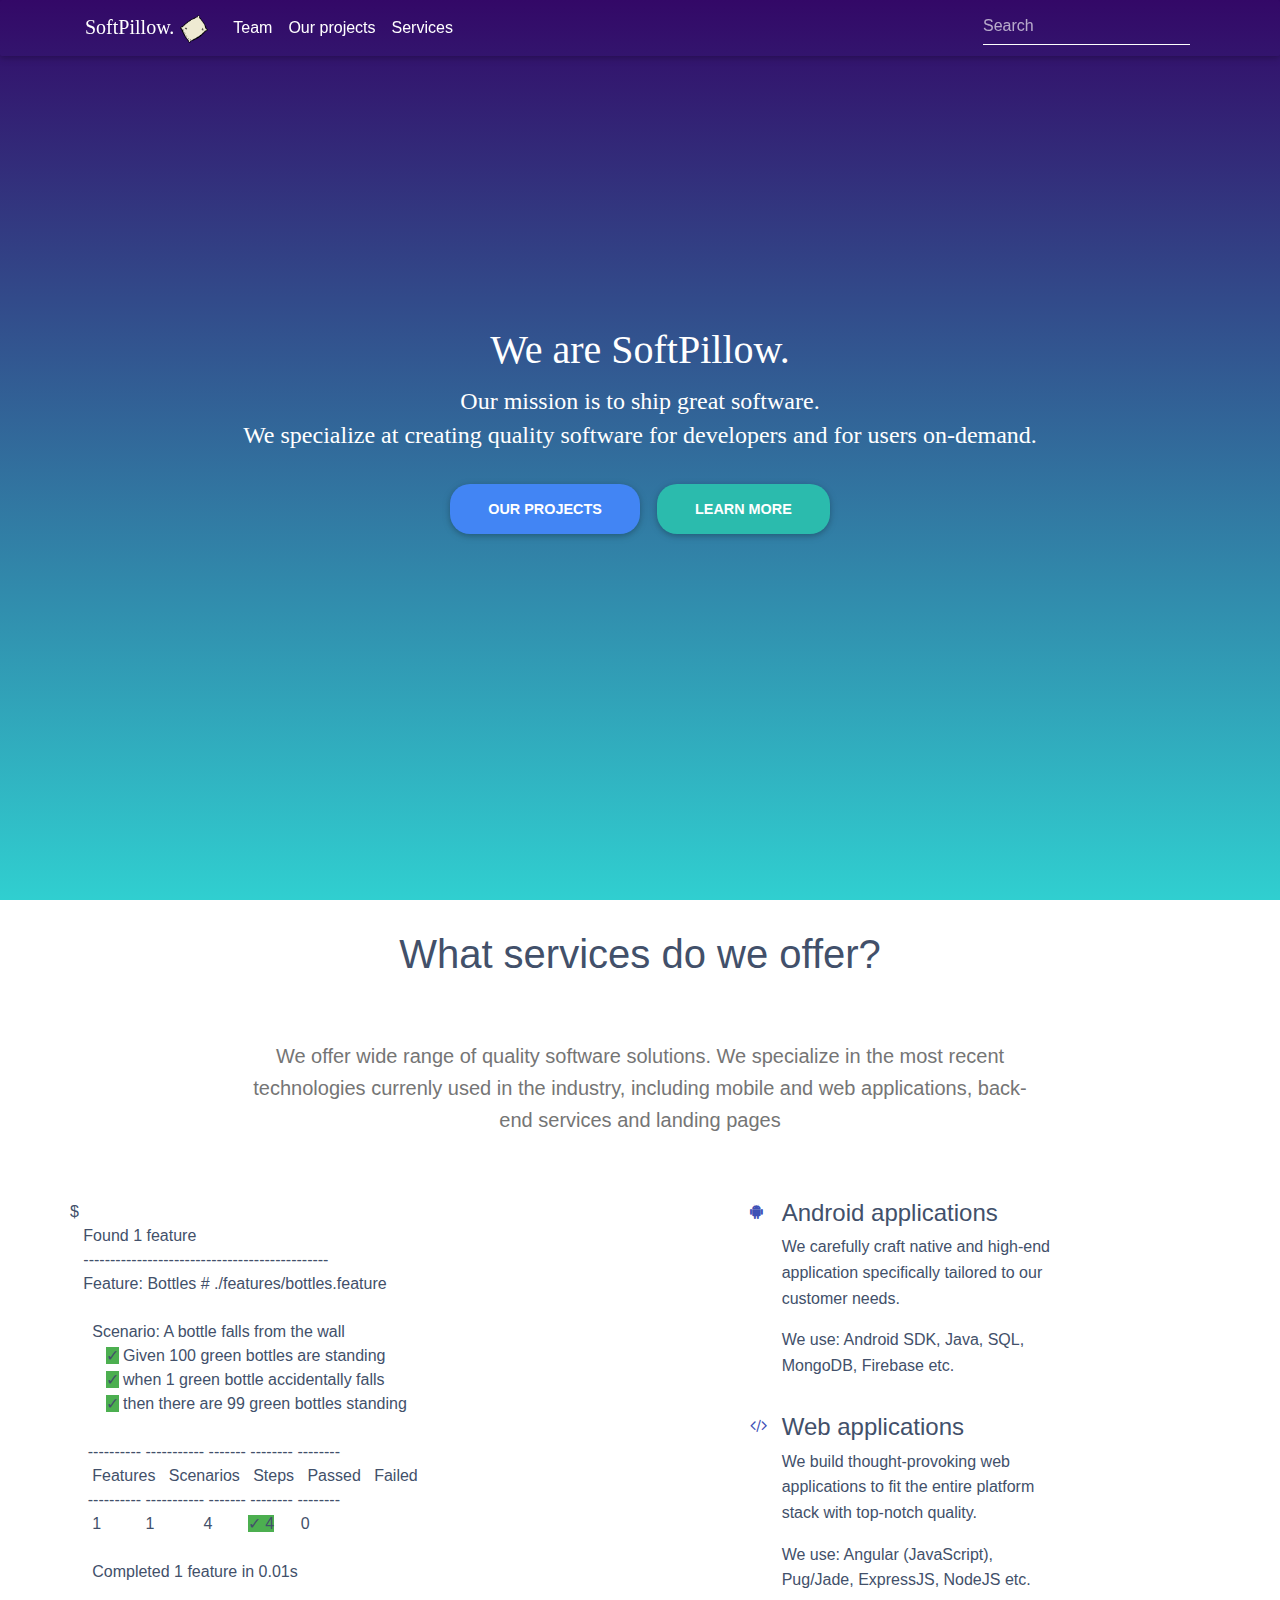
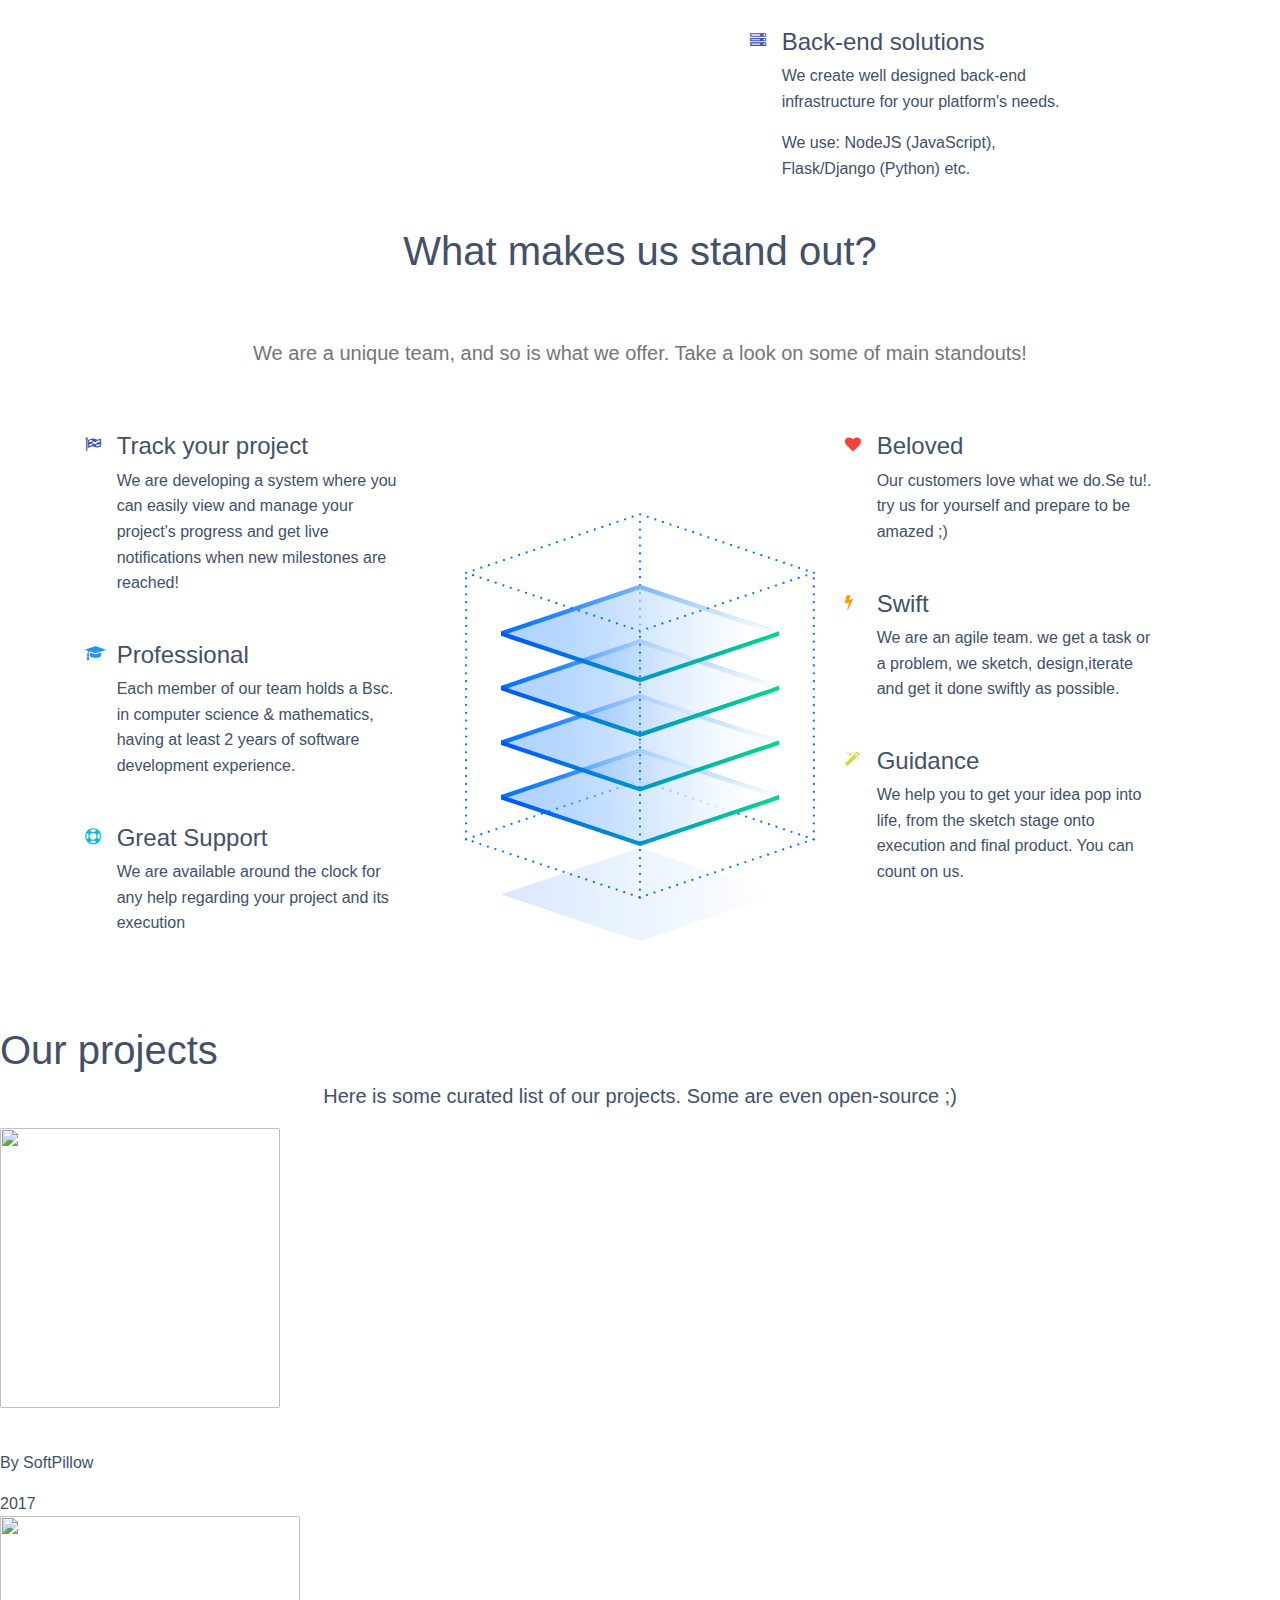
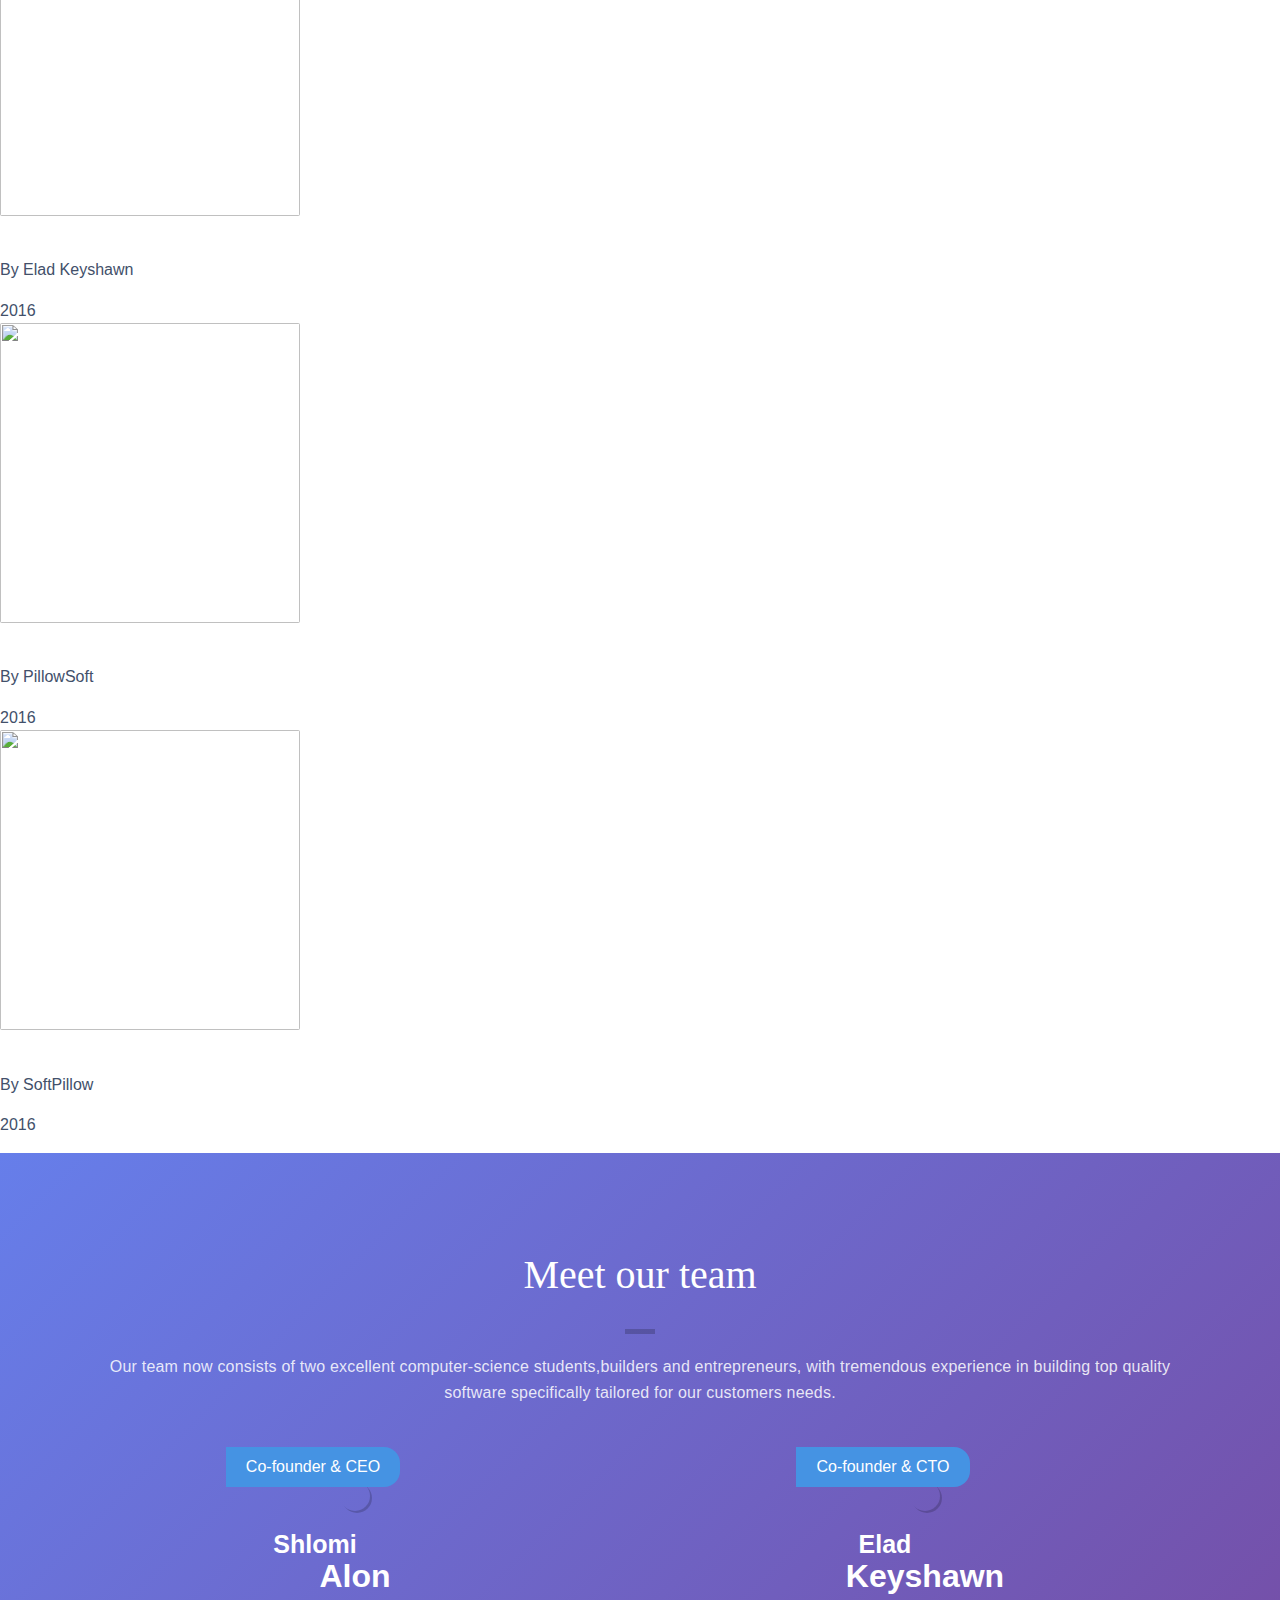
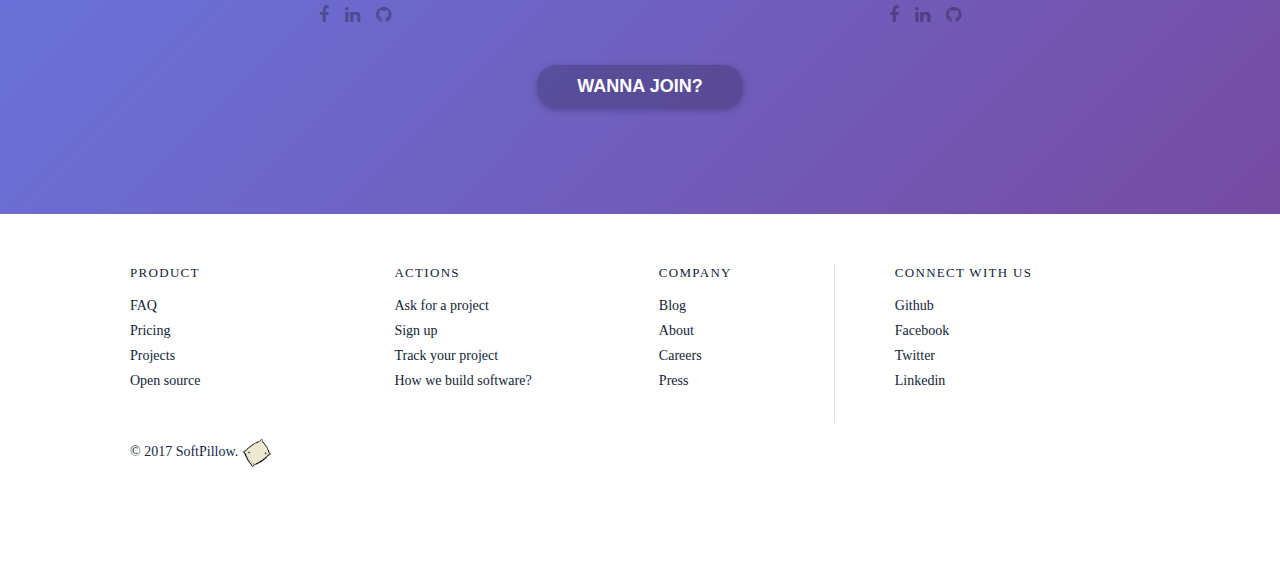
==== commit a320fca5: "fixed stack animation" ====
--- a/index.html
+++ b/index.html
@@ -91,128 +91,137 @@
                     <h4 class="header col s12 light white-text aileron">We specialize at creating quality software for developers and for users on-demand.</h4>
                 </li>
                 <li>
-                    <a target="_blank" href="" class="btn btn-primary btn-lg" rel="nofollow">Our projects</a>
+                    <a href="#projects-section" class="btn btn-primary btn-lg" rel="nofollow">Our projects</a>
                     <a target="_blank" href="https://github.com/PillowSoftware" class="btn btn-default btn-lg" rel="nofollow">Learn more</a>
                 </li>
             </ul>
+
         </div>
+
     </div>
     <!--/.Mask-->
 
 
-<div class="section-wrapper" >
-    <!--Section: Features 1-->
-    <section class="section feature-box" id="services-section">
-        <div class="container">
-            <!--Section heading-->
-            <h1 class="section-heading text-center" >What services we offer?</h1>
-            <!--Section description-->
-            <p class="section-description lead text-center">We offer wide range of quality software solutions. We specialize in the most recent technologies currenly used
-                in the industry, including mobile and web applications, back-end services and landing pages</p>
-
-            <!--First row-->
-            <div class="row features-small">
-
-                <!--First column-->
-                <div class="col-md-7 mb-r center-on-small-only">
-                    <div class="row">
-                        <div class="terminal-window">
-                            <header>
-                                <div class="button green"></div>
-                                <div class="button yellow"></div>
-                                <div class="button red"></div>
-                            </header>
-                            <section class="terminal">
-                                <div class="history"></div>
-                                $&nbsp;<span class="prompt"></span>
-                                <span class="typed-cursor"></span>
-
-                            </section>
-                        </div>
-                        <!-- data -->
-                        <div class="terminal-data mimik-run-output">
-                            <br>Found 1 feature<br> ----------------------------------------------
-                            <br> Feature: Bottles <span class="gray"># ./features/bottles.feature</span><br><br> &nbsp;&nbsp;Scenario:
-                            A bottle falls from the wall<br> &nbsp;&nbsp;&nbsp;&nbsp;
-                            <span class="green">✓</span> <span class="gray">Given 100 green bottles are standing</span><br>                            &nbsp;&nbsp;&nbsp;&nbsp;
-                            <span class="green">✓</span> <span class="gray">when 1 green bottle accidentally falls</span><br>                            &nbsp;&nbsp;&nbsp;&nbsp;
-                            <span class="green">✓</span> <span class="gray">then there are 99 green bottles standing</span><br>
-                            <br>
-                            <span class="gray">&nbsp;---------- ----------- ------- -------- --------</span><br> &nbsp;&nbsp;Features&nbsp;&nbsp;&nbsp;Scenarios&nbsp;&nbsp;&nbsp;Steps&nbsp;&nbsp;&nbsp;Passed&nbsp;&nbsp;&nbsp;Failed
-                            <br>
-                            <span class="gray">&nbsp;---------- ----------- ------- -------- --------</span><br> &nbsp;&nbsp;1&nbsp;&nbsp;&nbsp;&nbsp;&nbsp;&nbsp;&nbsp;&nbsp;&nbsp;&nbsp;1&nbsp;&nbsp;&nbsp;&nbsp;&nbsp;&nbsp;&nbsp;&nbsp;&nbsp;&nbsp;&nbsp;4&nbsp;&nbsp;&nbsp;&nbsp;&nbsp;&nbsp;&nbsp;
-                            <span class="green">✓ 4</span>&nbsp;&nbsp;&nbsp;&nbsp;&nbsp;&nbsp;0 <br>
-                            <br> &nbsp;&nbsp;Completed 1 feature in 0.01s<br>
-                            <br>
-                        </div>
-                    </div>
-
-
-
+
+    <div class="anchor" id="services-section"></div>
+
+
+    <div class="section-wrapper">
+        <!--Section: Features 1-->
+        <section class="section feature-box">
+            <div class="container">
+                <!--Section heading-->
+                <h1 class="section-heading text-center">What services do we offer?</h1>
+                <!--Section description-->
+                <p class="section-description lead text-center">We offer wide range of quality software solutions. We specialize in the most recent technologies currenly
+                    used in the industry, including mobile and web applications, back-end services and landing pages</p>
+
+                <!--First row-->
+                <div class="row features-small">
+
+                    <!--First column-->
+                    <div class="col-md-7 mb-r center-on-small-only">
+                        <div class="row">
+                            <div class="terminal-window">
+                                <header>
+                                    <div class="button green"></div>
+                                    <div class="button yellow"></div>
+                                    <div class="button red"></div>
+                                </header>
+                                <section class="terminal">
+                                    <div class="history"></div>
+                                    $&nbsp;<span class="prompt"></span>
+                                    <span class="typed-cursor"></span>
+
+                                </section>
+                            </div>
+                            <!-- data -->
+                            <div class="terminal-data mimik-run-output">
+                                <br>Found 1 feature<br> ----------------------------------------------
+                                <br> Feature: Bottles <span class="gray"># ./features/bottles.feature</span><br><br> &nbsp;&nbsp;Scenario:
+                                A bottle falls from the wall<br> &nbsp;&nbsp;&nbsp;&nbsp;
+                                <span class="green">✓</span> <span class="gray">Given 100 green bottles are standing</span><br>                                &nbsp;&nbsp;&nbsp;&nbsp;
+                                <span class="green">✓</span> <span class="gray">when 1 green bottle accidentally falls</span><br>                                &nbsp;&nbsp;&nbsp;&nbsp;
+                                <span class="green">✓</span> <span class="gray">then there are 99 green bottles standing</span><br>
+                                <br>
+                                <span class="gray">&nbsp;---------- ----------- ------- -------- --------</span><br> &nbsp;&nbsp;Features&nbsp;&nbsp;&nbsp;Scenarios&nbsp;&nbsp;&nbsp;Steps&nbsp;&nbsp;&nbsp;Passed&nbsp;&nbsp;&nbsp;Failed
+                                <br>
+                                <span class="gray">&nbsp;---------- ----------- ------- -------- --------</span><br> &nbsp;&nbsp;1&nbsp;&nbsp;&nbsp;&nbsp;&nbsp;&nbsp;&nbsp;&nbsp;&nbsp;&nbsp;1&nbsp;&nbsp;&nbsp;&nbsp;&nbsp;&nbsp;&nbsp;&nbsp;&nbsp;&nbsp;&nbsp;4&nbsp;&nbsp;&nbsp;&nbsp;&nbsp;&nbsp;&nbsp;
+                                <span class="green">✓ 4</span>&nbsp;&nbsp;&nbsp;&nbsp;&nbsp;&nbsp;0 <br>
+                                <br> &nbsp;&nbsp;Completed 1 feature in 0.01s<br>
+                                <br>
+                            </div>
+                        </div>
+
+
+
+                    </div>
+                    <!--/First column-->
+
+                    <!--Second column-->
+                    <div class="col-md-4 center-on-small">
+                        <!--First row-->
+                        <div class="row">
+                            <div class="col-1">
+                                <i class="fa fa-android indigo-text"></i>
+                            </div>
+                            <div class="col-10">
+                                <h4 class="feature-title">Android applications</h4>
+                                <p>We carefully craft native and high-end application specifically tailored to our customer
+                                    needs.
+                                </p>
+                                <p>We use: Android SDK, Java, SQL, MongoDB, Firebase etc.</p>
+
+                            </div>
+                        </div>
+                        <!--/First row-->
+
+                        <div style="height:20px"></div>
+
+                        <!--Second row-->
+                        <div class="row">
+                            <div class="col-1">
+                                <i class="fa fa-code indigo-text"></i>
+                            </div>
+                            <div class="col-10">
+                                <h4 class="feature-title">Web applications</h4>
+                                <p>We build thought-provoking web applications to fit the entire platform stack with top-notch
+                                    quality.
+                                </p>
+                                <p>We use: Angular (JavaScript), Pug/Jade, ExpressJS, NodeJS etc. </p>
+
+                            </div>
+                        </div>
+                        <!--/Second row-->
+
+                        <div style="height:20px"></div>
+
+                        <!--Third row-->
+                        <div class="row">
+                            <div class="col-1">
+                                <i class="fa fa-server indigo-text"></i>
+                            </div>
+                            <div class="col-10">
+                                <h4 class="feature-title">Back-end solutions</h4>
+                                <p>We create well designed back-end infrastructure for your platform's needs.</p>
+                                <p>We use: NodeJS (JavaScript), Flask/Django (Python) etc.</p>
+
+                            </div>
+                        </div>
+                        <!--/Third row-->
+                    </div>
+                    <!--/Second column-->
                 </div>
-                <!--/First column-->
-
-                <!--Second column-->
-                <div class="col-md-4 center-on-small">
-                    <!--First row-->
-                    <div class="row">
-                        <div class="col-1">
-                            <i class="fa fa-android indigo-text"></i>
-                        </div>
-                        <div class="col-10">
-                            <h4 class="feature-title">Android applications</h4>
-                            <p>We carefully craft native and high-end application specifically tailored to our customer needs.
-                            </p>
-                            <p>We use: Android SDK, Java, SQL, MongoDB, Firebase etc.</p>
-
-                        </div>
-                    </div>
-                    <!--/First row-->
-
-                    <div style="height:20px"></div>
-
-                    <!--Second row-->
-                    <div class="row">
-                        <div class="col-1">
-                            <i class="fa fa-code indigo-text"></i>
-                        </div>
-                        <div class="col-10">
-                            <h4 class="feature-title">Web applications</h4>
-                            <p>We build thought-provoking web applications to fit the entire platform stack with top-notch quality.
-                            </p>
-                            <p>We use: Angular (JavaScript), Pug/Jade, ExpressJS, NodeJS etc. </p>
-
-                        </div>
-                    </div>
-                    <!--/Second row-->
-
-                    <div style="height:20px"></div>
-
-                    <!--Third row-->
-                    <div class="row">
-                        <div class="col-1">
-                            <i class="fa fa-server indigo-text"></i>
-                        </div>
-                        <div class="col-10">
-                            <h4 class="feature-title">Back-end solutions</h4>
-                            <p>We create well designed back-end infrastructure for your platform's needs.</p>
-                            <p>We use: NodeJS (JavaScript), Flask/Django (Python) etc.</p>
-
-                        </div>
-                    </div>
-                    <!--/Third row-->
-                </div>
-                <!--/Second column-->
-            </div>
-            <!--/First row-->
-        </div>
-    </section>
-    <!--/Section: Features 1-->
-</div>
-
-
+                <!--/First row-->
+            </div>
+        </section>
+        <!--/Section: Features 1-->
+    </div>
+
+
+    <div class="anchor" id="standouts_features"></div>
     <!--Section: Features 2-->
-    <section class="section feature-box" id="server_stack_section">
+    <section class="section feature-box">
         <div class="container">
             <!--Section heading-->
             <h1 class="section-heading text-center">What makes us stand out?</h1>
@@ -301,7 +310,7 @@
                             .Infrastructure-shadow {
                                 fill: url(#Infrastructure-shadowGradient);
                             }
-
+                            
                             .Infrastucture-box {
                                 fill: none;
                                 stroke: #0072FF;
@@ -310,7 +319,7 @@
                                 stroke-miterlimit: 10;
                                 stroke-dasharray: 0, 7.0744;
                             }
-
+                            
                             .Infrastucture-borderLine {
                                 fill: none;
                                 stroke: #0072FF;
@@ -319,15 +328,15 @@
                                 stroke-miterlimit: 10;
                                 stroke-dasharray: 0, 7;
                             }
-
+                            
                             .Infrastructure-topBorder {
                                 fill: #0072FF;
                             }
-
+                            
                             .Infrastructure-border {
                                 fill: url(#Infrastructure-borderGradient);
                             }
-
+                            
                             .Infrastructure-server {
                                 fill: url(#Infrastructure-serverGradient);
                             }
@@ -422,55 +431,76 @@
             <!--/First row-->
 
         </div>
+
+
     </section>
 
 
-<div class="demo-wrapper">
-
-  <!-- <h1>Horizontal Portfolio Layout With CSS3 Animations and jQuery</h1> -->
-
-    <ul class="portfolio-items" id="projects_section">
-    <li class="item">
-      <figure>
-        <div class="imageview">
-         <img class="imgtag" height="280px" width="280px" src="./img/projects/moodler.png" />
-        </div>
-        <figcaption>
-          <p><span><a target="_blank" href="https://chrome.google.com/webstore/detail/moodler/haagdpelohebngbgankjbaimepmcdpno">Moodler</a></span></p>
-          <p><span>By SoftPillow</span></p>
-        </figcaption>
-      </figure>
-      <div class="date">2017</div>
-    </li>
-
-    <li class="item">
-      <figure>
-        <div class="imageview">
-          <img class="imgtag" height="300px" width="300px" src="https://github.com/EladKeyshawn/HackList/raw/master/app/src/main/res/mipmap-xxxhdpi/ic_launcher.png" />
-        </div>
-        <figcaption>
-          <p><span><a target="_blank" href="https://github.com/PillowSoftware/HackList">HackList</a></span></p>
-          <p><span>By SoftPillow</span></p>
-        </figcaption>
-      </figure>
-      <div class="date">2016</div>
-    </li>
-
-    <li class="item">
-      <figure>
-        <div class="imageview">
-          <img class="imgtag" height="300px" width="300px" src="./img/projects/shade.png" />
-        </div>
-        <figcaption>
-          <p><span><a target="_blank" href="https://play.google.com/store/apps/details?id=com.projects.elad.shade">Shade - Better Transportation</a></span></p>
-          <p><span>By PillowSoft</span></p>
-        </figcaption>
-      </figure>
-      <div class="date">2016</div>
-    </li>
-
-  </ul>
-  </div>
+    <!--projects section scroll-point-->
+    <div class="anchor" id="projects_section"></div>
+
+    <div class="demo-wrapper">
+
+        <h1>Our projects</h1>
+        <p class="lead text-center">Here is some curated list of our projects. Some are even open-source ;)</p>
+
+        <ul class="portfolio-items">
+            <li class="item">
+                <figure>
+                    <div class="imageview">
+                        <img class="imgtag" height="280px" width="280px" src="./img/projects/moodler.png" />
+                    </div>
+                    <figcaption>
+                        <p><span><a target="_blank" href="https://chrome.google.com/webstore/detail/moodler/haagdpelohebngbgankjbaimepmcdpno">Moodler</a></span></p>
+                        <p><span>By SoftPillow</span></p>
+                    </figcaption>
+                </figure>
+                <div class="date">2017</div>
+            </li>
+
+            <li class="item">
+                <figure>
+                    <div class="imageview">
+                        <img class="imgtag" height="300px" width="300px" src="./img/projects/Vault-1.png" />
+                    </div>
+                    <figcaption>
+                        <p><span><a target="_blank" href="https://github.com/EladKeyshawn/Vaultt">Vaultt - Geo-secured digital cloud</a></span></p>
+                        <p><span>By Elad Keyshawn</span></p>
+                    </figcaption>
+                </figure>
+                <div class="date">2016</div>
+            </li>
+
+
+            <li class="item">
+                <figure>
+                    <div class="imageview">
+                        <img class="imgtag" height="300px" width="300px" src="./img/projects/shade.png" />
+                    </div>
+                    <figcaption>
+                        <p><span><a target="_blank" href="https://play.google.com/store/apps/details?id=com.projects.elad.shade">Shade - Better Transportation</a></span></p>
+                        <p><span>By PillowSoft</span></p>
+                    </figcaption>
+                </figure>
+                <div class="date">2016</div>
+            </li>
+            <li class="item">
+                <figure>
+                    <div class="imageview">
+                        <img class="imgtag" height="300px" width="300px" src="https://github.com/EladKeyshawn/HackList/raw/master/app/src/main/res/mipmap-xxxhdpi/ic_launcher.png"
+                        />
+                    </div>
+                    <figcaption>
+                        <p><span><a target="_blank" href="https://github.com/PillowSoftware/HackList">HackList</a></span></p>
+                        <p><span>By SoftPillow</span></p>
+                    </figcaption>
+                </figure>
+                <div class="date">2016</div>
+            </li>
+
+
+        </ul>
+    </div>
 
 
 
@@ -544,7 +574,7 @@
 
     <!-- View All Button -->
     <div class="col-md-12 ">
-        <button onClick="window.open('careers.html','_self', false);"  class="btn btn-transparent fadeIn ">Wanna join?</button>
+        <button onClick="window.open('careers.html','_self', false);" class="btn btn-transparent fadeIn ">Wanna join?</button>
     </div>
 
     </div>
@@ -638,4 +668,4 @@
 
 </body>
 
-</html>
+</html>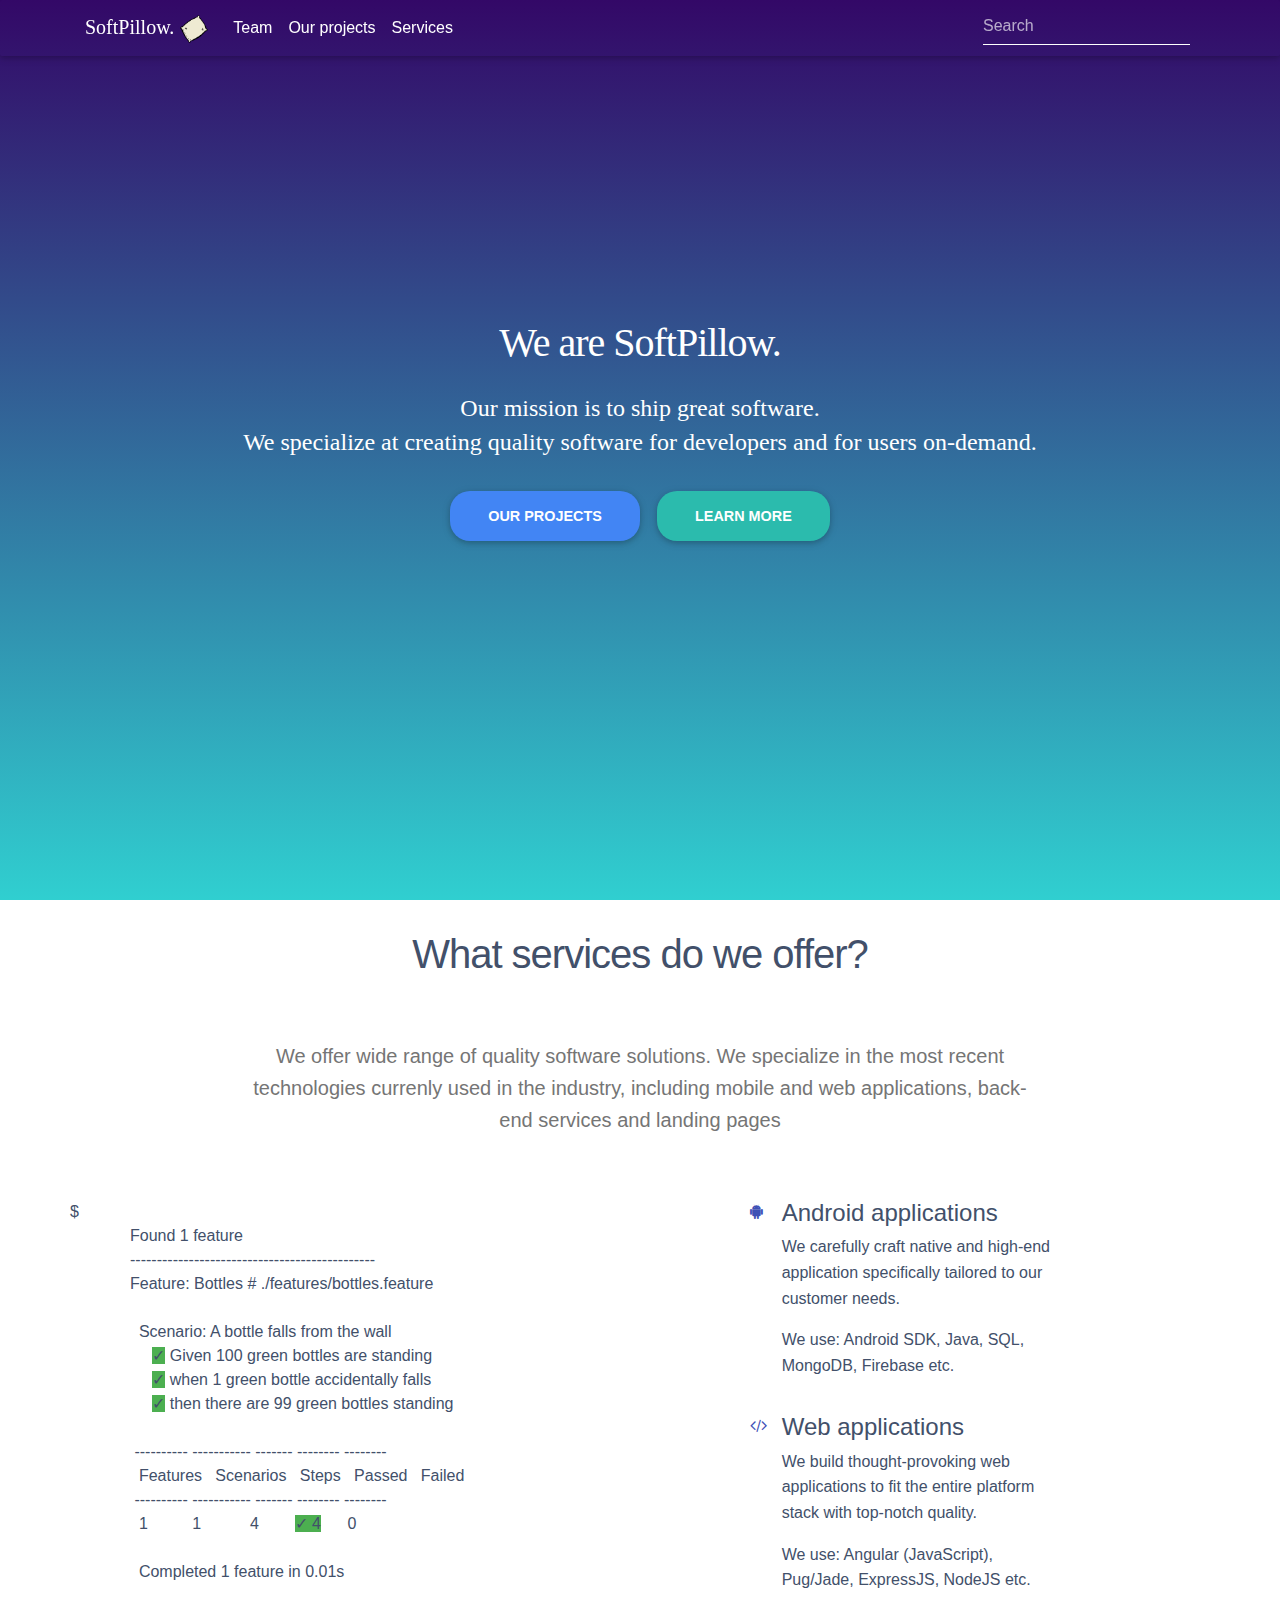
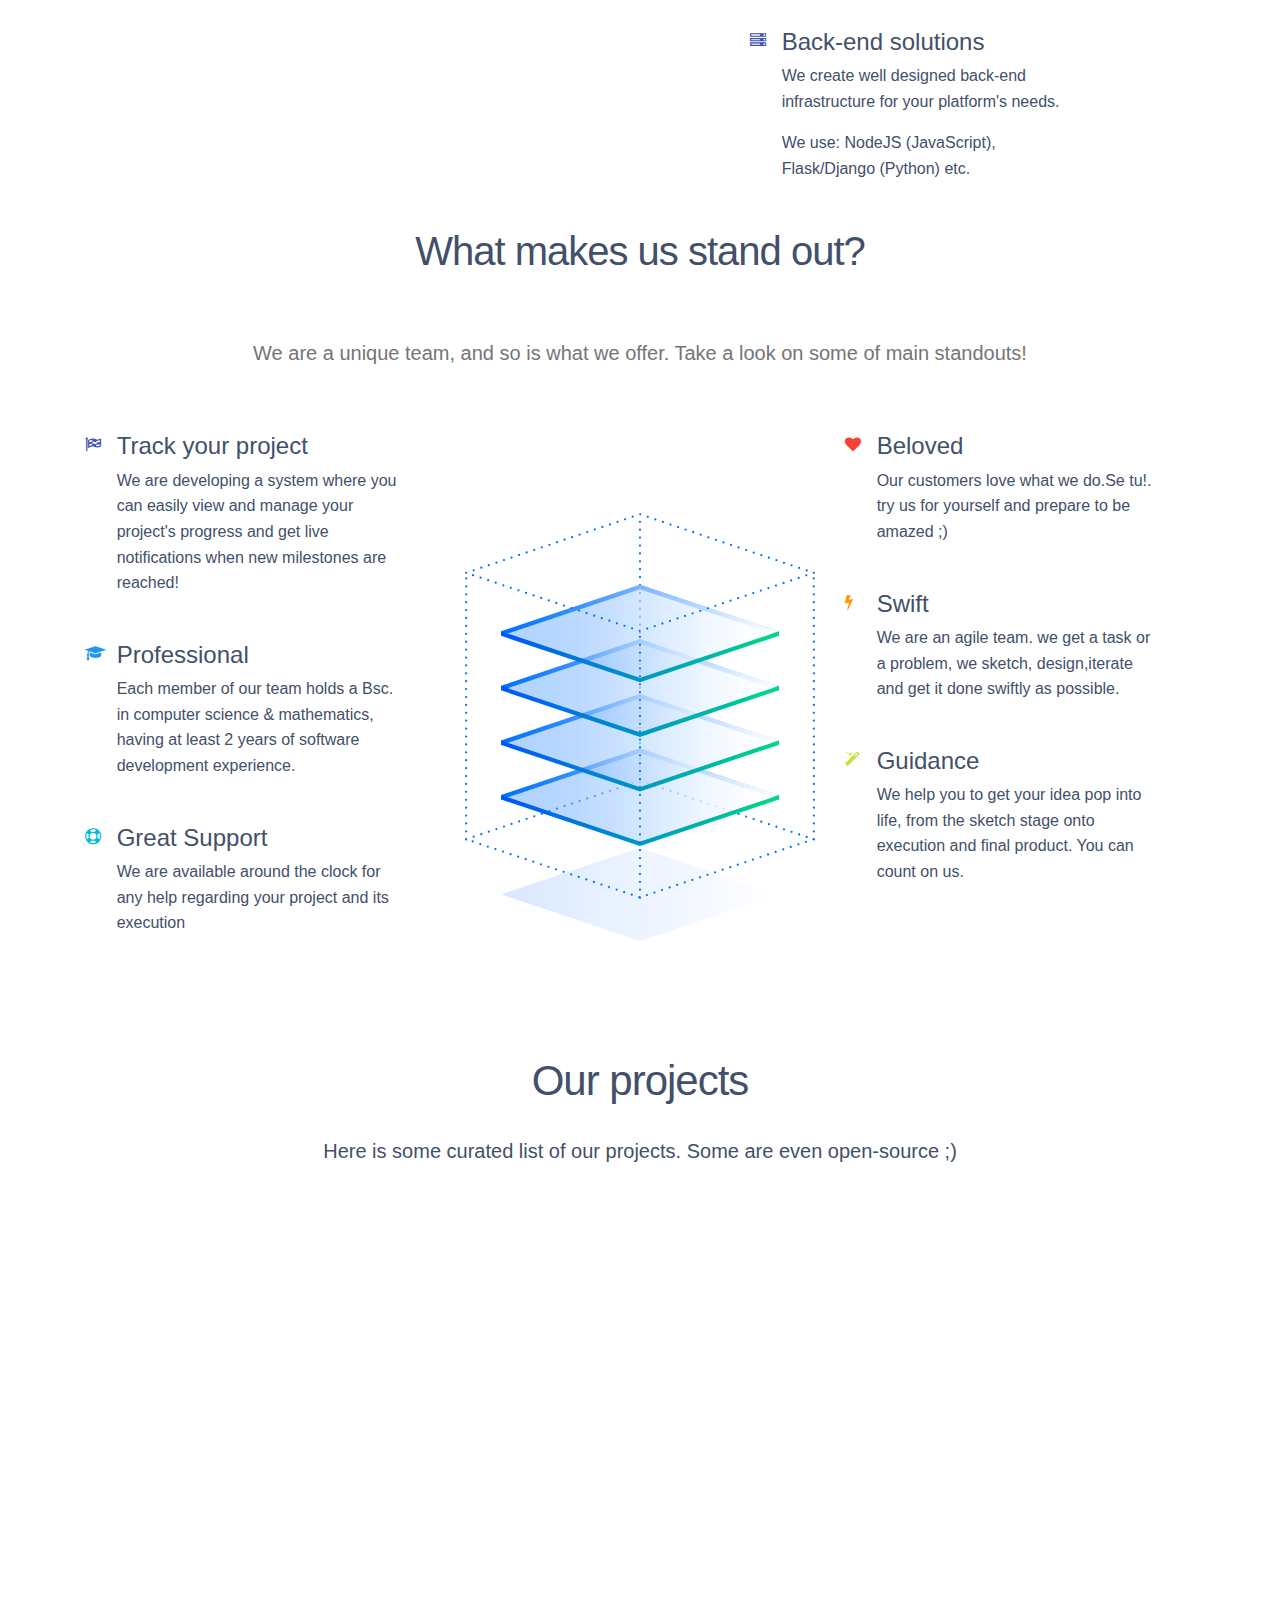
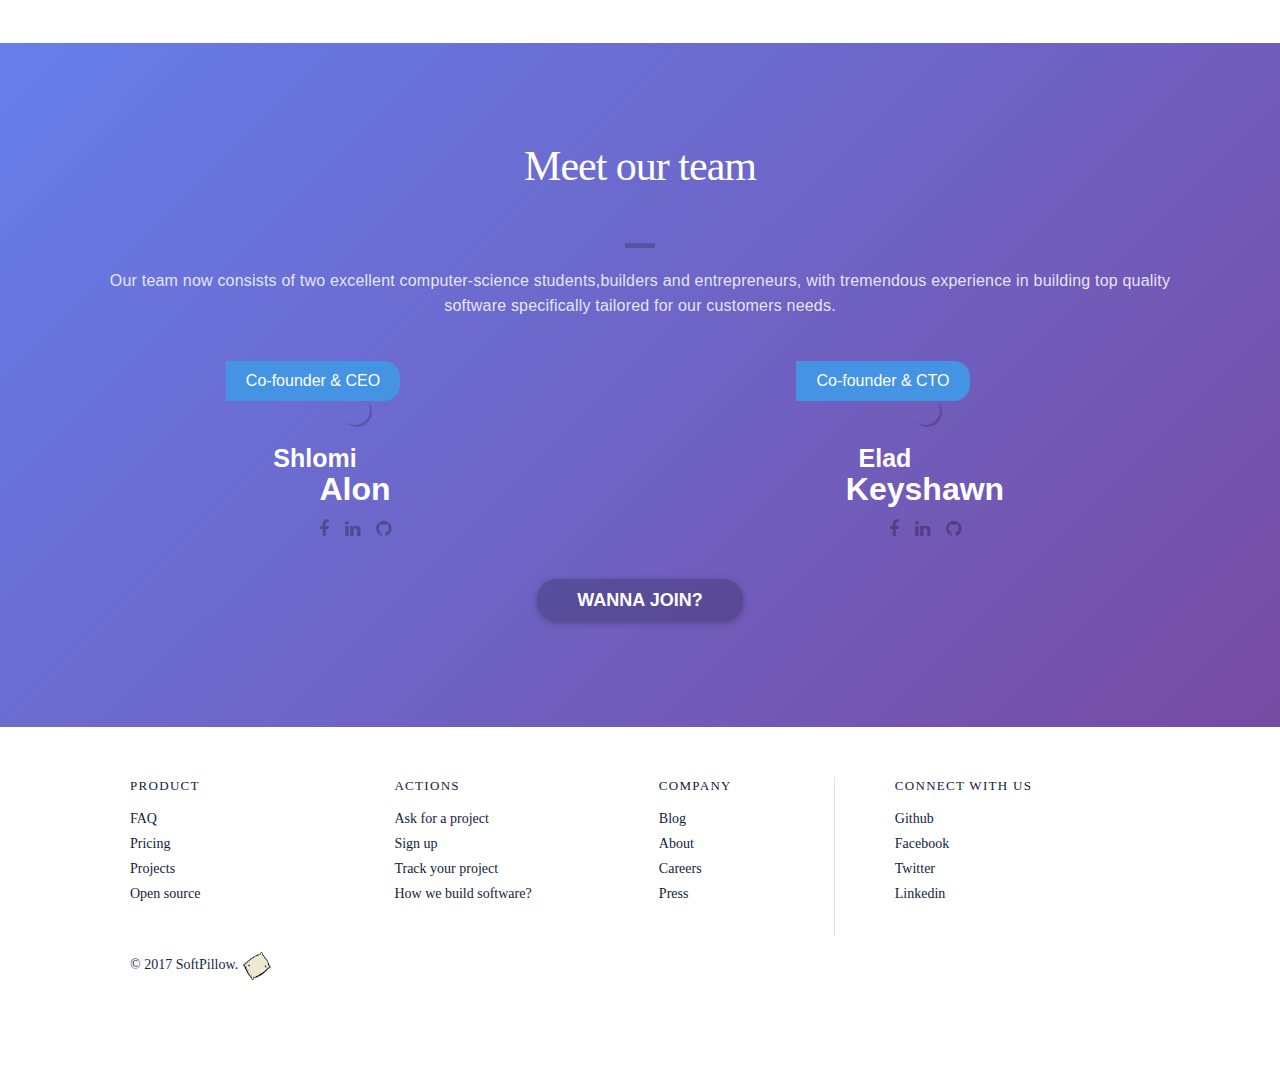
==== commit a67bbcf6: "fixed broken links" ====
--- a/index.html
+++ b/index.html
@@ -50,25 +50,24 @@
     <!--Navbar-->
     <nav class="navbar navbar-toggleable-md navbar-dark fixed-top scrolling-navbar">
         <div class="container">
-            <button class="navbar-toggler navbar-toggler-right" type="button" data-toggle="collapse" data-target="#navbarNav1" aria-controls="navbarNav1"
-                aria-expanded="false" aria-label="Toggle navigation">
+            <button class="navbar-toggler navbar-toggler-right" type="button" data-toggle="collapse" data-target="#navbarNav1" aria-controls="navbarNav1" aria-expanded="false" aria-label="Toggle navigation">
                 <span class="navbar-toggler-icon"></span>
             </button>
-            <a class="navbar-brand" href="#">
-                <div class="brand nav-logo">SoftPillow.
+            <a class="navbar-brand scroll_link" href="#">
+                <div class="brand nav-logo scroll_link">SoftPillow.
                     <img src="assets/softpillow_trans.png" height="30" width="30" />
                 </div>
             </a>
             <div class="collapse navbar-collapse" id="navbarNav1">
                 <ul class="navbar-nav mr-auto">
                     <li class="nav-item">
-                        <a href="#team-section" class="nav-link">Team</a>
+                        <a href="#team-section" class="nav-link scroll_link">Team</a>
                     </li>
                     <li class="nav-item">
-                        <a href="#projects_section" class="nav-link">Our projects</a>
+                        <a href="#projects_section" class="nav-link scroll_link">Our projects</a>
                     </li>
                     <li class="nav-item">
-                        <a href="#services-section" class="nav-link">Services</a>
+                        <a href="#services-section" class="nav-link scroll_link">Services</a>
                     </li>
                 </ul>
                 <form class="form-inline waves-effect waves-light">
@@ -91,7 +90,7 @@
                     <h4 class="header col s12 light white-text aileron">We specialize at creating quality software for developers and for users on-demand.</h4>
                 </li>
                 <li>
-                    <a href="#projects-section" class="btn btn-primary btn-lg" rel="nofollow">Our projects</a>
+                    <a href="#projects_section" class="btn btn-primary btn-lg scroll_link" rel="nofollow">Our projects</a>
                     <a target="_blank" href="https://github.com/PillowSoftware" class="btn btn-default btn-lg" rel="nofollow">Learn more</a>
                 </li>
             </ul>
@@ -113,8 +112,7 @@
                 <!--Section heading-->
                 <h1 class="section-heading text-center">What services do we offer?</h1>
                 <!--Section description-->
-                <p class="section-description lead text-center">We offer wide range of quality software solutions. We specialize in the most recent technologies currenly
-                    used in the industry, including mobile and web applications, back-end services and landing pages</p>
+                <p class="section-description lead text-center">We offer wide range of quality software solutions. We specialize in the most recent technologies currenly used in the industry, including mobile and web applications, back-end services and landing pages</p>
 
                 <!--First row-->
                 <div class="row features-small">
@@ -138,10 +136,9 @@
                             <!-- data -->
                             <div class="terminal-data mimik-run-output">
                                 <br>Found 1 feature<br> ----------------------------------------------
-                                <br> Feature: Bottles <span class="gray"># ./features/bottles.feature</span><br><br> &nbsp;&nbsp;Scenario:
-                                A bottle falls from the wall<br> &nbsp;&nbsp;&nbsp;&nbsp;
-                                <span class="green">✓</span> <span class="gray">Given 100 green bottles are standing</span><br>                                &nbsp;&nbsp;&nbsp;&nbsp;
-                                <span class="green">✓</span> <span class="gray">when 1 green bottle accidentally falls</span><br>                                &nbsp;&nbsp;&nbsp;&nbsp;
+                                <br> Feature: Bottles <span class="gray"># ./features/bottles.feature</span><br><br> &nbsp;&nbsp;Scenario: A bottle falls from the wall<br> &nbsp;&nbsp;&nbsp;&nbsp;
+                                <span class="green">✓</span> <span class="gray">Given 100 green bottles are standing</span><br> &nbsp;&nbsp;&nbsp;&nbsp;
+                                <span class="green">✓</span> <span class="gray">when 1 green bottle accidentally falls</span><br> &nbsp;&nbsp;&nbsp;&nbsp;
                                 <span class="green">✓</span> <span class="gray">then there are 99 green bottles standing</span><br>
                                 <br>
                                 <span class="gray">&nbsp;---------- ----------- ------- -------- --------</span><br> &nbsp;&nbsp;Features&nbsp;&nbsp;&nbsp;Scenarios&nbsp;&nbsp;&nbsp;Steps&nbsp;&nbsp;&nbsp;Passed&nbsp;&nbsp;&nbsp;Failed
@@ -167,8 +164,7 @@
                             </div>
                             <div class="col-10">
                                 <h4 class="feature-title">Android applications</h4>
-                                <p>We carefully craft native and high-end application specifically tailored to our customer
-                                    needs.
+                                <p>We carefully craft native and high-end application specifically tailored to our customer needs.
                                 </p>
                                 <p>We use: Android SDK, Java, SQL, MongoDB, Firebase etc.</p>
 
@@ -185,8 +181,7 @@
                             </div>
                             <div class="col-10">
                                 <h4 class="feature-title">Web applications</h4>
-                                <p>We build thought-provoking web applications to fit the entire platform stack with top-notch
-                                    quality.
+                                <p>We build thought-provoking web applications to fit the entire platform stack with top-notch quality.
                                 </p>
                                 <p>We use: Angular (JavaScript), Pug/Jade, ExpressJS, NodeJS etc. </p>
 
@@ -219,14 +214,16 @@
     </div>
 
 
-    <div class="anchor" id="standouts_features"></div>
     <!--Section: Features 2-->
     <section class="section feature-box">
         <div class="container">
+
             <!--Section heading-->
             <h1 class="section-heading text-center">What makes us stand out?</h1>
             <!--Section sescription-->
             <p class="section-description lead ">We are a unique team, and so is what we offer. Take a look on some of main standouts!</p>
+
+            <div class="anchor" id="standouts_features"></div>
 
             <!--First row-->
             <div class="row features-small">
@@ -240,8 +237,7 @@
                         </div>
                         <div class="col-10">
                             <h4 class="feature-title">Track your project</h4>
-                            <p>We are developing a system where you can easily view and manage your project's progress and get
-                                live notifications when new milestones are reached!</p>
+                            <p>We are developing a system where you can easily view and manage your project's progress and get live notifications when new milestones are reached!</p>
                             <div style="height:30px"></div>
                         </div>
                     </div>
@@ -254,8 +250,7 @@
                         </div>
                         <div class="col-10">
                             <h4 class="feature-title">Professional</h4>
-                            <p>Each member of our team holds a Bsc. in computer science & mathematics, having at least 2 years
-                                of software development experience.</p>
+                            <p>Each member of our team holds a Bsc. in computer science & mathematics, having at least 2 years of software development experience.</p>
                             <div style="height:30px"></div>
                         </div>
                     </div>
@@ -281,8 +276,7 @@
                 <div class="col-md-4 mb-r center-on-small-only">
                     <div style="height:80px"></div>
 
-                    <svg id="Infrastructure-SVG" version="1.1" xmlns="http://www.w3.org/2000/svg" xmlns:xlink="http://www.w3.org/1999/xlink"
-                        x="0px" y="0px" viewBox="0 0 310 379">
+                    <svg id="Infrastructure-SVG" version="1.1" xmlns="http://www.w3.org/2000/svg" xmlns:xlink="http://www.w3.org/1999/xlink" x="0px" y="0px" viewBox="0 0 310 379">
                         <defs>
                             <linearGradient id="Infrastructure-shadowGradient" gradientUnits="userSpaceOnUse" x1="32" y1="337.7053" x2="278" y2="337.7053">
                                 <stop offset="0" style="stop-color:#005DFF;stop-opacity:0.15" />
@@ -310,7 +304,7 @@
                             .Infrastructure-shadow {
                                 fill: url(#Infrastructure-shadowGradient);
                             }
-                            
+
                             .Infrastucture-box {
                                 fill: none;
                                 stroke: #0072FF;
@@ -319,7 +313,7 @@
                                 stroke-miterlimit: 10;
                                 stroke-dasharray: 0, 7.0744;
                             }
-                            
+
                             .Infrastucture-borderLine {
                                 fill: none;
                                 stroke: #0072FF;
@@ -328,15 +322,15 @@
                                 stroke-miterlimit: 10;
                                 stroke-dasharray: 0, 7;
                             }
-                            
+
                             .Infrastructure-topBorder {
                                 fill: #0072FF;
                             }
-                            
+
                             .Infrastructure-border {
                                 fill: url(#Infrastructure-borderGradient);
                             }
-                            
+
                             .Infrastructure-server {
                                 fill: url(#Infrastructure-serverGradient);
                             }
@@ -402,8 +396,7 @@
                         </div>
                         <div class="col-10">
                             <h4 class="feature-title">Swift</h4>
-                            <p>We are an agile team. we get a task or a problem, we sketch, design,iterate and get it done swiftly
-                                as possible.</p>
+                            <p>We are an agile team. we get a task or a problem, we sketch, design,iterate and get it done swiftly as possible.</p>
                             <div style="height:30px"></div>
                         </div>
                     </div>
@@ -416,8 +409,7 @@
                         </div>
                         <div class="col-10">
                             <h4 class="feature-title">Guidance</h4>
-                            <p>We help you to get your idea pop into life, from the sketch stage onto execution and final product.
-                                You can count on us.</p>
+                            <p>We help you to get your idea pop into life, from the sketch stage onto execution and final product. You can count on us.</p>
                             <div style="height:30px"></div>
                         </div>
                     </div>
@@ -487,8 +479,7 @@
             <li class="item">
                 <figure>
                     <div class="imageview">
-                        <img class="imgtag" height="300px" width="300px" src="https://github.com/EladKeyshawn/HackList/raw/master/app/src/main/res/mipmap-xxxhdpi/ic_launcher.png"
-                        />
+                        <img class="imgtag" height="300px" width="300px" src="https://github.com/EladKeyshawn/HackList/raw/master/app/src/main/res/mipmap-xxxhdpi/ic_launcher.png" />
                     </div>
                     <figcaption>
                         <p><span><a target="_blank" href="https://github.com/PillowSoftware/HackList">HackList</a></span></p>
@@ -536,49 +527,47 @@
                             />
                         </div>
                         <span>Co-founder & CEO</span>
-    <h4><span>Shlomi </span> Alon</h4>
-    </a>
-    <ul>
-        <li><a href="https://www.facebook.com/profile.php?id=100000170029950" target="_blank "><i class="fa fa-facebook "></i></a></li>
-        <li><a href="https://www.linkedin.com/in/shlomi-alon/" target="_blank "><i class="fa fa-linkedin "></i></a></li>
-        <li><a href="https://github.com/shlomialon" target="_blank "><i class="fa fa-github "></i></a></li>
-    </ul>
-    </div>
-
-    <div class="col-md-6 ">
-        <a href="# " class="member-profile">
-            <div class="unhover_img">
-                <img src="https://avatars1.githubusercontent.com/u/17123769?v=3&s=400" alt="" />
-            </div>
-            <div class="hover_img">
-                <img src="https://avatars1.githubusercontent.com/u/17123769?v=3&s=400" alt="" />
-            </div>
-            <span>Co-founder & CTO</span>
-            <h4><span>Elad</span> Keyshawn</h4>
-        </a>
-        <ul>
-            <li><a href="https://www.facebook.com/elad.keyshawn" target="_blank "><i class="fa fa-facebook "></i></a></li>
-            <li><a href="https://il.linkedin.com/in/elad-keyshawn-a68938119" target="_blank "><i class="fa fa-linkedin "></i></a></li>
-            <li><a href="https://github.com/EladKeyshawn" target="_blank "><i class="fa fa-github "></i></a></li>
-        </ul>
-    </div>
-
-
-
-    </div>
-    <!-- End First Row -->
-    <div class="clear "></div>
-
-
-    <div class="clear "></div>
-
-    <!-- View All Button -->
-    <div class="col-md-12 ">
-        <button onClick="window.open('careers.html','_self', false);" class="btn btn-transparent fadeIn ">Wanna join?</button>
-    </div>
-
-    </div>
-    </section>
+                        <h4><span>Shlomi </span> Alon</h4>
+                      </a>
+                      <ul>
+                          <li><a href="https://www.facebook.com/profile.php?id=100000170029950" target="_blank "><i class="fa fa-facebook "></i></a></li>
+                          <li><a href="https://www.linkedin.com/in/shlomi-alon/" target="_blank "><i class="fa fa-linkedin "></i></a></li>
+                          <li><a href="https://github.com/shlomialon" target="_blank "><i class="fa fa-github "></i></a></li>
+                     </ul>
+                </div>
+
+                <div class="col-md-6 ">
+                    <a href="# " class="member-profile">
+                      <div class="unhover_img">
+                        <img src="https://avatars1.githubusercontent.com/u/17123769?v=3&s=400" alt="" />
+                      </div>
+                      <div class="hover_img">
+                        <img src="https://avatars1.githubusercontent.com/u/17123769?v=3&s=400" alt="" />
+                      </div>
+                      <span>Co-founder & CTO</span>
+                      <h4><span>Elad</span> Keyshawn</h4>
+                    </a>
+                    <ul>
+                        <li><a href="https://www.facebook.com/elad.keyshawn" target="_blank "><i class="fa fa-facebook "></i></a></li>
+                        <li><a href="https://il.linkedin.com/in/elad-keyshawn-a68938119" target="_blank "><i class="fa fa-linkedin "></i></a></li>
+                        <li><a href="https://github.com/EladKeyshawn" target="_blank "><i class="fa fa-github "></i></a></li>
+                    </ul>
+                </div>
+
+
+
+              </div>
+              <!-- End First Row -->
+              <div class="clear "></div>
+              <div class="clear "></div>
+
+              <!-- View All Button -->
+              <div class="col-md-12 ">
+                <button onClick="window.open('html_pages/careers.html','_self', false);" class="btn btn-transparent fadeIn ">Wanna join?</button>
+              </div>
+
+            </div>
+        </section>
     </span>
     <!-- TEAM SECTION -->
 
@@ -592,26 +581,26 @@
             <div class="footer__flex-wrap">
                 <ul class="footer-nav">
                     <li class="header"><a href="/community/">Product</a></li>
-                    <li><a href="">FAQ</a></li>
-                    <li><a href="">Pricing</a></li>
-                    <li><a href="">Projects</a></li>
-                    <li><a href="">Open source</a></li>
+                    <li><a href="html_pages/construction.html">FAQ</a></li>
+                    <li><a href="html_pages/construction.html">Pricing</a></li>
+                    <li><a href="html_pages/construction.html">Projects</a></li>
+                    <li><a href="html_pages/construction.html">Open source</a></li>
 
                 </ul>
                 <ul class="footer-nav">
                     <li class="header"><a href="/community/">Actions</a></li>
-                    <li><a href="">Ask for a project</a></li>
-                    <li><a href="">Sign up</a></li>
-                    <li><a href="">Track your project</a></li>
-                    <li><a href="">How we build software?</a></li>
+                    <li><a href="html_pages/construction.html">Ask for a project</a></li>
+                    <li><a href="html_pages/construction.html">Sign up</a></li>
+                    <li><a href="html_pages/construction.html">Track your project</a></li>
+                    <li><a href="html_pages/construction.html">How we build software?</a></li>
                 </ul>
                 <ul class="footer-nav">
                     <li class="header"><a href="/about/">Company</a></li>
                     <li>
-                        <a></a><a href="/blog/">Blog</a></li>
-                    <li><a href="">About</a></li>
-                    <li><a href="careers.html">Careers</a></li>
-                    <li><a href="">Press</a></li>
+                        <a></a><a href="html_pages/construction.html">Blog</a></li>
+                    <li><a href="html_pages/construction.html">About</a></li>
+                    <li><a href="html_pages/careers.html">Careers</a></li>
+                    <li><a href="html_pages/construction.html">Press</a></li>
                 </ul>
 
             </div>
@@ -658,9 +647,40 @@
 
     <script src="js/portfolio.js"></script>
 
+    <script src="js/index.js"></script>
+
     <!-- begin olark code -->
     <script type="text/javascript" async>
-        ; (function (o, l, a, r, k, y) { if (o.olark) return; r = "script"; y = l.createElement(r); r = l.getElementsByTagName(r)[0]; y.async = 1; y.src = "//" + a; r.parentNode.insertBefore(y, r); y = o.olark = function () { k.s.push(arguments); k.t.push(+new Date) }; y.extend = function (i, j) { y("extend", i, j) }; y.identify = function (i) { y("identify", k.i = i) }; y.configure = function (i, j) { y("configure", i, j); k.c[i] = j }; k = y._ = { s: [], t: [+new Date], c: {}, l: a }; })(window, document, "static.olark.com/jsclient/loader.js");
+        ;
+        (function(o, l, a, r, k, y) {
+            if (o.olark) return;
+            r = "script";
+            y = l.createElement(r);
+            r = l.getElementsByTagName(r)[0];
+            y.async = 1;
+            y.src = "//" + a;
+            r.parentNode.insertBefore(y, r);
+            y = o.olark = function() {
+                k.s.push(arguments);
+                k.t.push(+new Date)
+            };
+            y.extend = function(i, j) {
+                y("extend", i, j)
+            };
+            y.identify = function(i) {
+                y("identify", k.i = i)
+            };
+            y.configure = function(i, j) {
+                y("configure", i, j);
+                k.c[i] = j
+            };
+            k = y._ = {
+                s: [],
+                t: [+new Date],
+                c: {},
+                l: a
+            };
+        })(window, document, "static.olark.com/jsclient/loader.js");
         /* custom configuration goes here (www.olark.com/documentation) */
         olark.identify('7017-598-10-1094');
     </script>
@@ -668,4 +688,4 @@
 
 </body>
 
-</html>+</html>
--- a/css/sections/portfolio.css
+++ b/css/sections/portfolio.css
@@ -0,0 +1,279 @@
+
+@import url(https://fonts.googleapis.com/css?family=Lato:300,100,400);
+
+
+
+header {
+  background-color: white;
+  padding: 0 30px;
+  box-shadow: 0 2px 2px rgba(0, 0, 0, 0.2);
+  z-index: 10;
+  line-height: 2em
+}
+
+header a {
+  font-size: 20px
+}
+
+.demo-wrapper {
+  padding: 30px
+}
+
+h1 {
+  font-size: 42px;
+  margin: 0;
+  font-weight: 300;
+  margin-bottom: 30px;
+  letter-spacing: -1px;
+  text-align: center
+}
+
+.portfolio-items {
+  height: 400px;
+  overflow-x: scroll;
+  overflow-y: hidden;
+  white-space: nowrap;
+  margin-bottom: 30px;
+  position: relative
+}
+
+.portfolio-items > li {
+  display: inline-block;
+  vertical-align: top
+}
+
+.item {
+  width: 300px;
+  height: 202px;
+  margin: 150px 20px 0;
+  padding: 5px;
+  border-radius: 2px;
+  background-color: white;
+  font-size: 14px;
+  opacity: 0;
+  position: relative;
+  top: -300px;
+  box-shadow: 0px 10px 10px -5px rgba(0,0,0,0.5);
+  -webkit-transform: rotate(-135deg);
+  -ms-transform: rotate(-135deg);
+  -o-transform: rotate(-135deg);
+  transform: rotate(-135deg);
+  -webkit-transition: all .3s ease, opacity 2s ease,  top 1s ease;
+  -o-transition: all .3s ease, opacity 2s ease,  top 1s ease;
+  transition: all .3s ease, opacity 2s ease,  top 1s ease
+}
+
+.item:nth-child(even) {
+  margin-top: 100px
+}
+
+.item:hover {
+  height: 270px;
+  padding: 15px;
+  -webkit-transform: translateY(-68px);
+  -ms-transform: translateY(-68px);
+  -o-transform: translateY(-68px);
+  transform: translateY(-68px)
+}
+
+.item:hover .date {
+  -webkit-transform: translate3d(0, 61px, 0);
+  -ms-transform: translate3d(0, 61px, 0);
+  -o-transform: translate3d(0, 61px, 0);
+  transform: translate3d(0, 61px, 0)
+}
+
+.item:hover figcaption {
+  -webkit-animation: show .25s ease-in .120s forwards;
+  -o-animation: show .25s ease-in .120s forwards;
+  animation: show .25s ease-in .120s forwards
+}
+
+.item:hover p:nth-of-type(1) span {
+  -webkit-animation: slideOut .25s ease-out .15s forwards;
+  -o-animation: slideOut .25s ease-out .15s forwards;
+  animation: slideOut .25s ease-out .15s forwards
+}
+
+.item:hover p:nth-of-type(2) span {
+  -webkit-animation: slideOut .2s  ease-out .3s forwards;
+  -o-animation: slideOut .2s  ease-out .3s forwards;
+  animation: slideOut .2s  ease-out .3s forwards
+}
+
+.item:hover .view {
+  height: 170px
+}
+
+.item:hover .view imgtag {
+  top: -20px;
+  left: -20px;
+}
+
+.falldown {
+  top: 0;
+  opacity: 1;
+  -webkit-transform: rotate(0);
+  -ms-transform: rotate(0);
+  -o-transform: rotate(0);
+  transform: rotate(0)
+}
+
+figure {
+  width: 100%;
+  height: 100%;
+  background: #eee
+}
+
+.imageview {
+  overflow: hidden;
+  width: 100%;
+  height: 190px;
+  position: relative
+}
+
+.imageview imgtag {
+  width: 300px;
+  height: 190px;
+  -webkit-transition: width .3s ease;
+  -o-transition: width .3s ease;
+  transition: width .3s ease;
+  position: absolute;
+
+}
+
+figcaption {
+  height: 60px;
+  width: 100%;
+  padding: 0;
+  position: absolute;
+  bottom: 0;
+  overflow: hidden;
+  opacity: 0
+}
+
+figcaption p {
+  line-height: 25px !important;
+  font: bold 12px/18px "Arial", sans-serif;
+  text-transform: uppercase;
+  padding: 0 10px;
+  margin: 5px 0;
+  width: 100%;
+  background-color: #f0f0f0;
+  color: #333
+}
+
+figcaption span {
+  left: -100%;
+  opacity: 0
+}
+
+figcaption a {
+  color: #CC320F
+}
+
+.date {
+  z-index: 1;
+  width: 50px;
+  height: 30px;
+  line-height: 30px;
+  color: #fff;
+  font-weight: bold;
+  text-align: center;
+  border-radius: 1px;
+  background-color: #CC320F;
+  position: absolute;
+  bottom: 30px;
+  left: 15px;
+  -webkit-transition: -webkit-transform 0.5s cubic-bezier(0.12, 1.6, 0.91, 0.92);
+  -o-transition: -o-transform 0.5s cubic-bezier(0.12, 1.6, 0.91, 0.92);
+  transition: -webkit-transform 0.5s cubic-bezier(0.12, 1.6, 0.91, 0.92);
+  transition: -ms-transform 0.5s cubic-bezier(0.12, 1.6, 0.91, 0.92);
+  transition: -o-transform 0.5s cubic-bezier(0.12, 1.6, 0.91, 0.92);
+  transition: transform 0.5s cubic-bezier(0.12, 1.6, 0.91, 0.92)
+}
+
+@keyframes slideOut {
+  0% {
+    left: -100%;
+    opacity: 0
+  }
+
+  95% {
+    left: 0;
+    opacity: 0.2
+  }
+
+  100% {
+    opacity: 1;
+    left: 0
+  }
+}
+
+@keyframes show {
+  to {
+    opacity: 1
+  }
+}
+
+::-webkit-scrollbar {
+  width: 7px;
+  height: 7px;
+  cursor: pointer
+}
+
+::-webkit-scrollbar-track {
+  background-color: #ddd;
+  border-radius: 10px
+}
+
+::-webkit-scrollbar-thumb {
+  border-radius: 10px;
+  background-color: #1565C0
+}
+
+@-webkit-keyframes slideOut {
+  0% {
+    left: -100%;
+    opacity: 0
+  }
+
+  95% {
+    left: 0;
+    opacity: 0.2
+  }
+
+  100% {
+    opacity: 1;
+    left: 0
+  }
+}
+
+@-o-keyframes slideOut {
+  0% {
+    left: -100%;
+    opacity: 0
+  }
+
+  95% {
+    left: 0;
+    opacity: 0.2
+  }
+
+  100% {
+    opacity: 1;
+    left: 0
+  }
+}
+
+@-webkit-keyframes show {
+  to {
+    opacity: 1
+  }
+}
+
+@-o-keyframes show {
+  to {
+    opacity: 1
+  }
+}
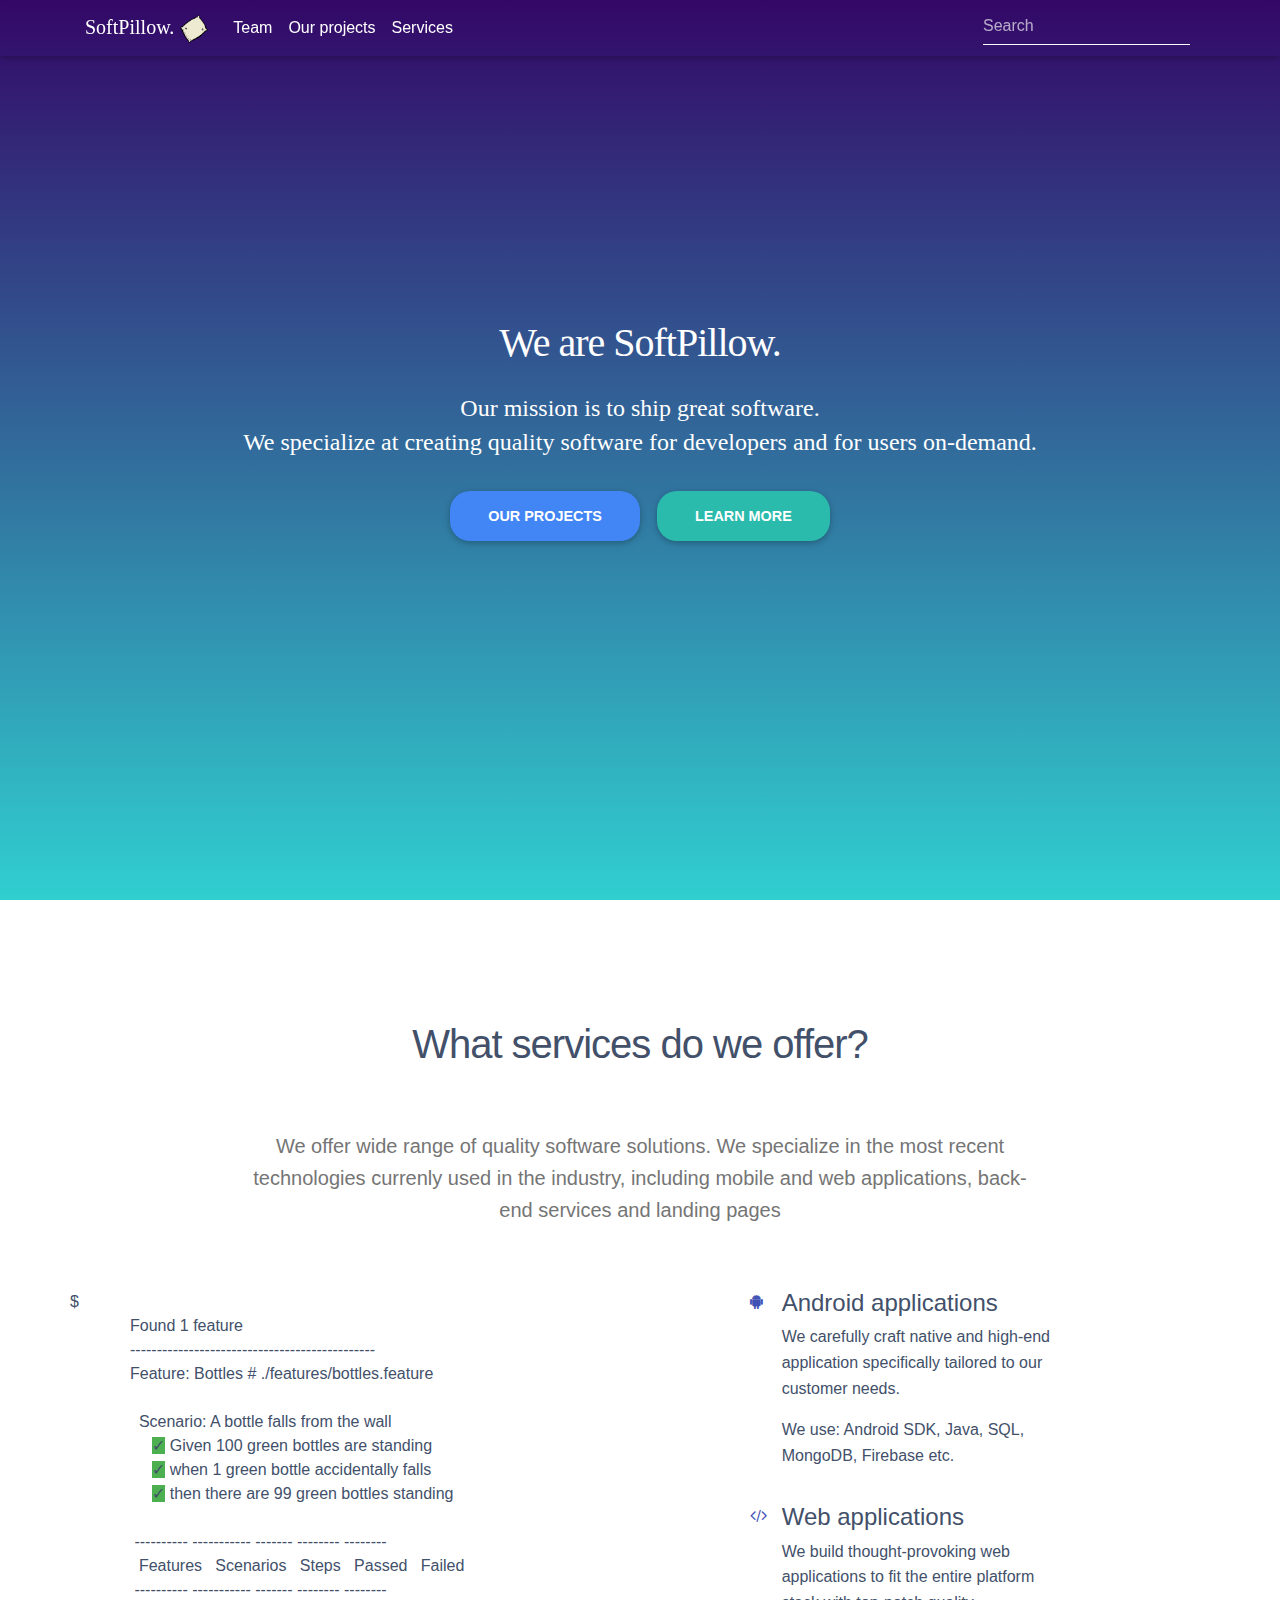
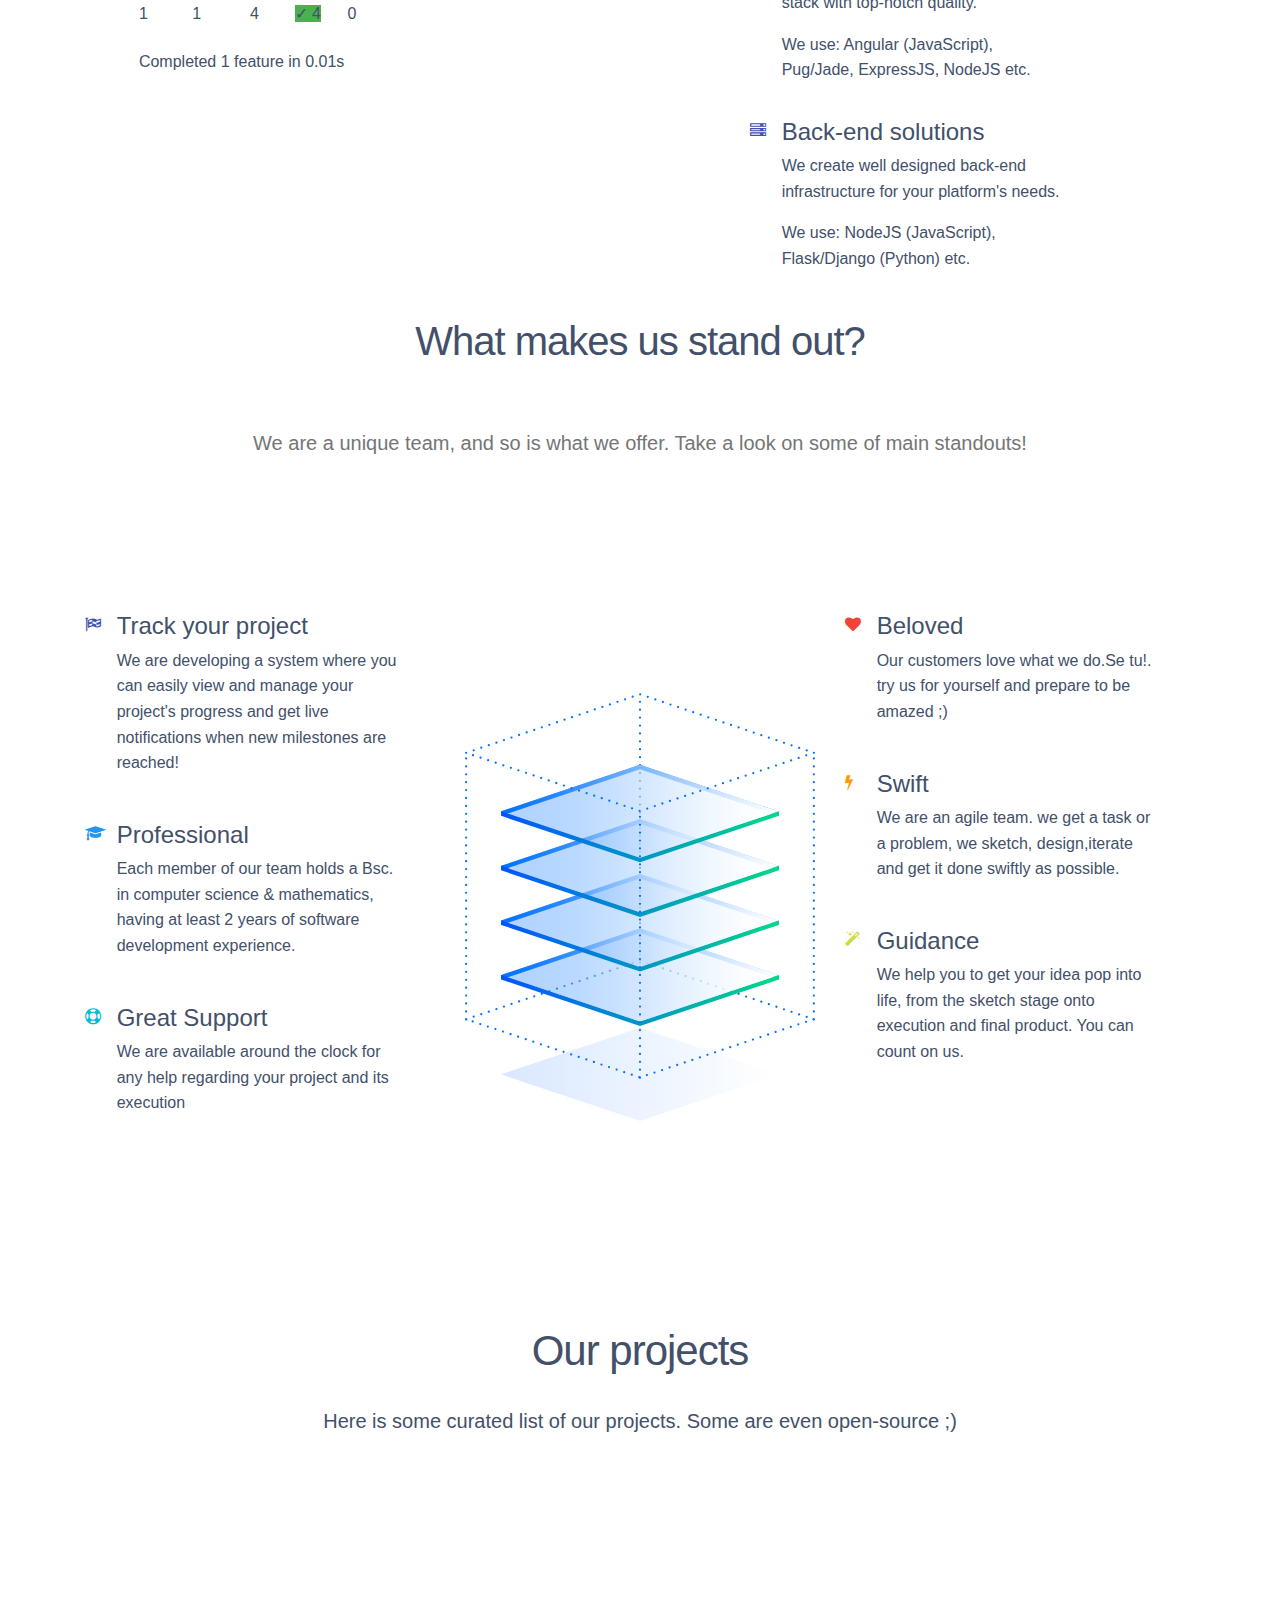
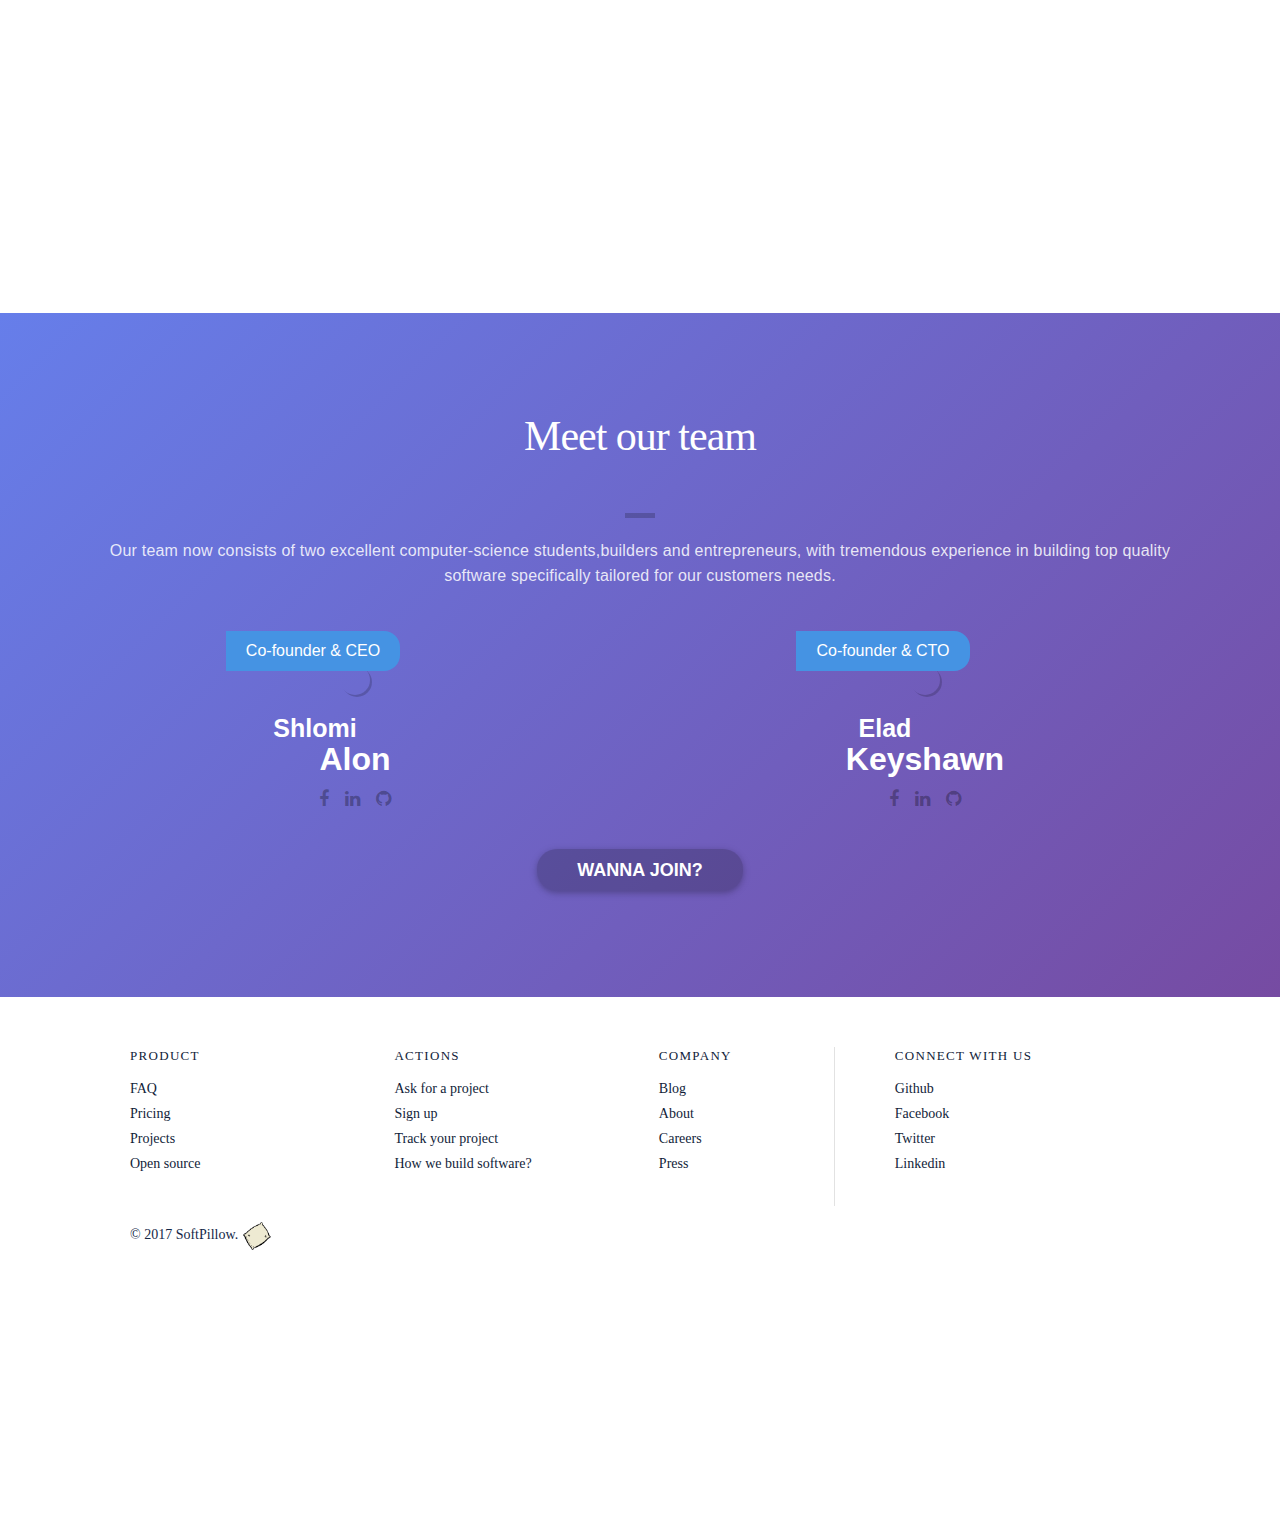
==== commit a994321a: "added bottom city illust" ====
--- a/index.html
+++ b/index.html
@@ -42,7 +42,6 @@
     <link rel="stylesheet" href="css/terminal_anim.css">
     <!-- section projects -->
     <link href="css/sections/portfolio.css" type="text/css" rel="stylesheet" media="screen,projection" />
-
 </head>
 
 <body>
@@ -619,6 +618,9 @@
         </div>
     </section>
 
+    <div class="main-footer_city-landscape-img" role="presentation"></div>
+
+
 
 
     <!-- SCRIPTS -->
--- a/css/template_css.css
+++ b/css/template_css.css
@@ -7,6 +7,8 @@
             color: #42506a;
         }
         /* Navigation*/
+
+        .anchor { padding-top: 90px; }
 
         .navbar {
             background-color: transparent;
@@ -46,7 +48,21 @@
             background-size: cover;
         }
 
+
+
         .gradient-bg {
             background: -webkit-linear-gradient(top left, #da5, #d26);
             background-image: linear-gradient(to top, #30cfd0 0%, #330867 100%);
-        }+        }
+
+
+        @media only screen and (min-width: 990px)
+        {
+          .main-footer_city-landscape-img{
+            background:url(https://s3-media2.fl.yelpcdn.com/assets/srv0/yelp_styleguide/573fa19c8435/assets/img/structural/footer_cityscape.png)
+            no-repeat center bottom;
+            background-size:660px 140px;
+            margin:42px auto 18px;
+            height:140px
+            }
+          }
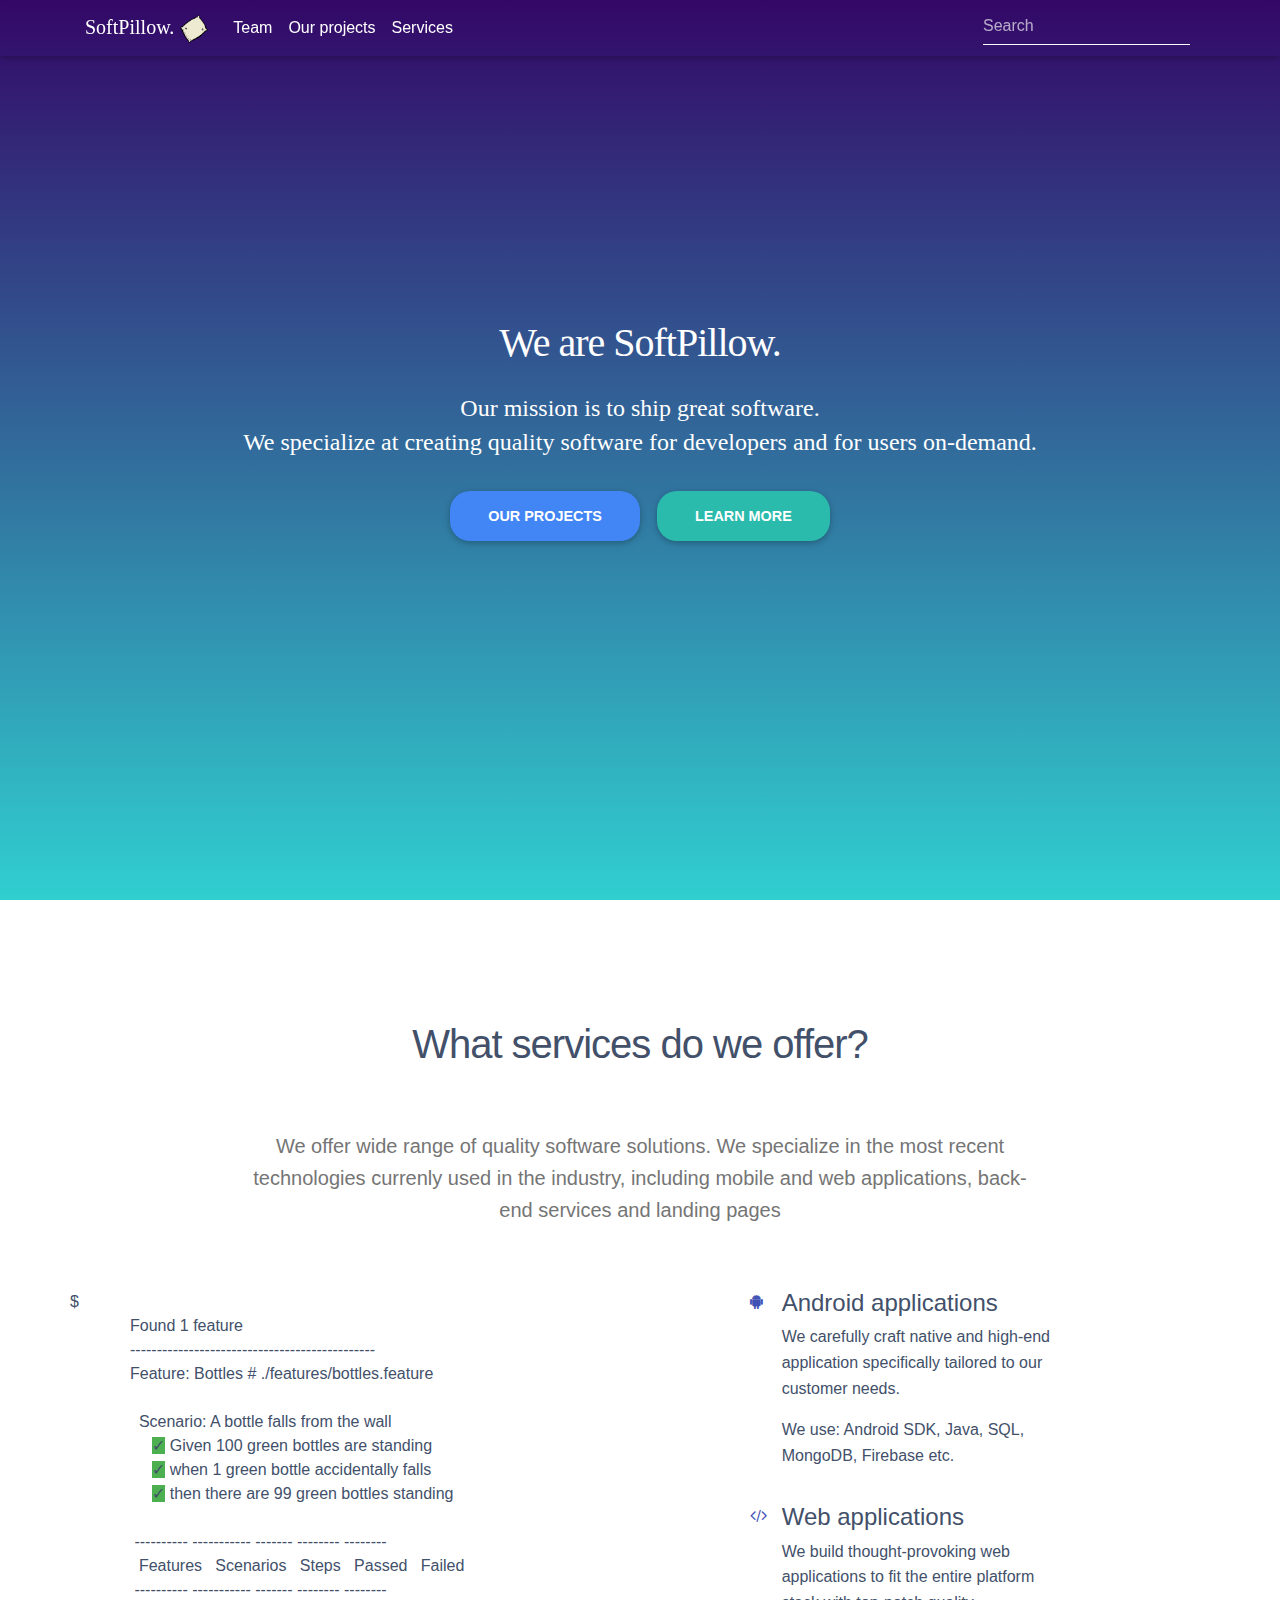
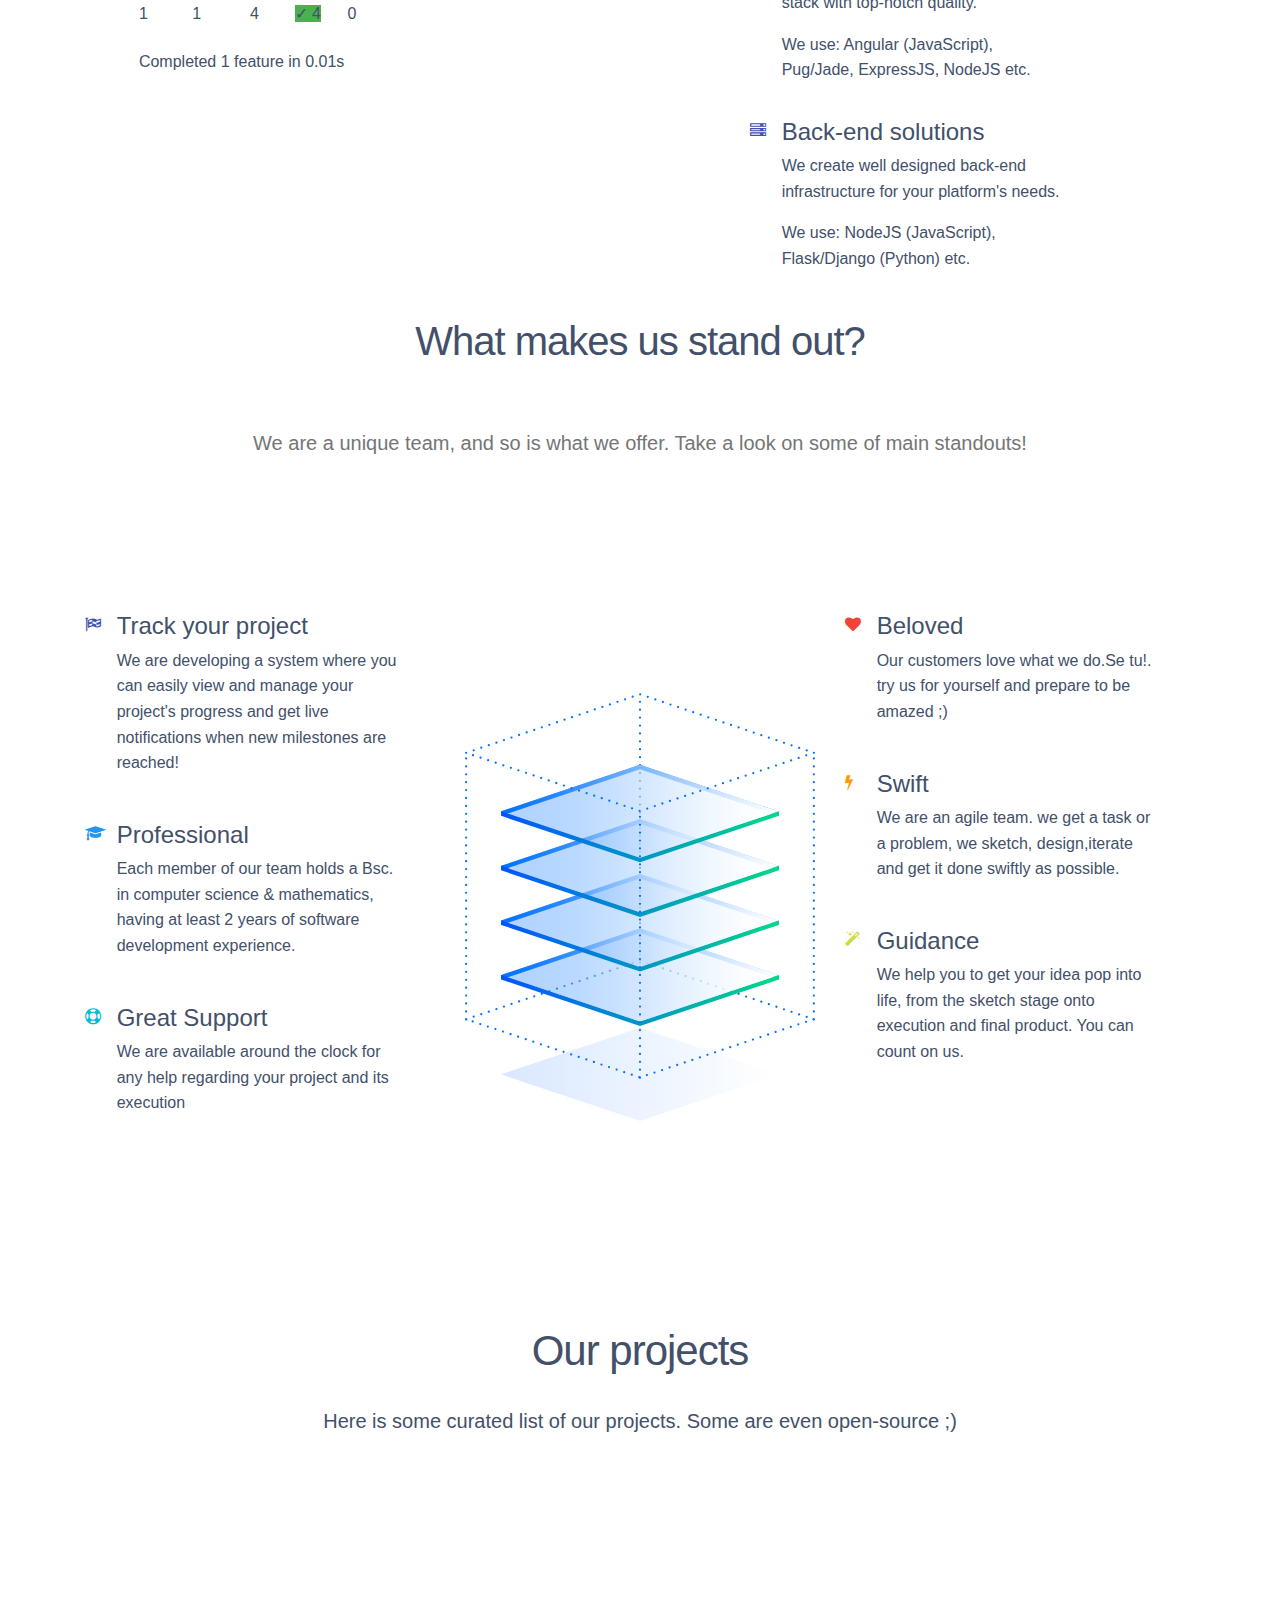
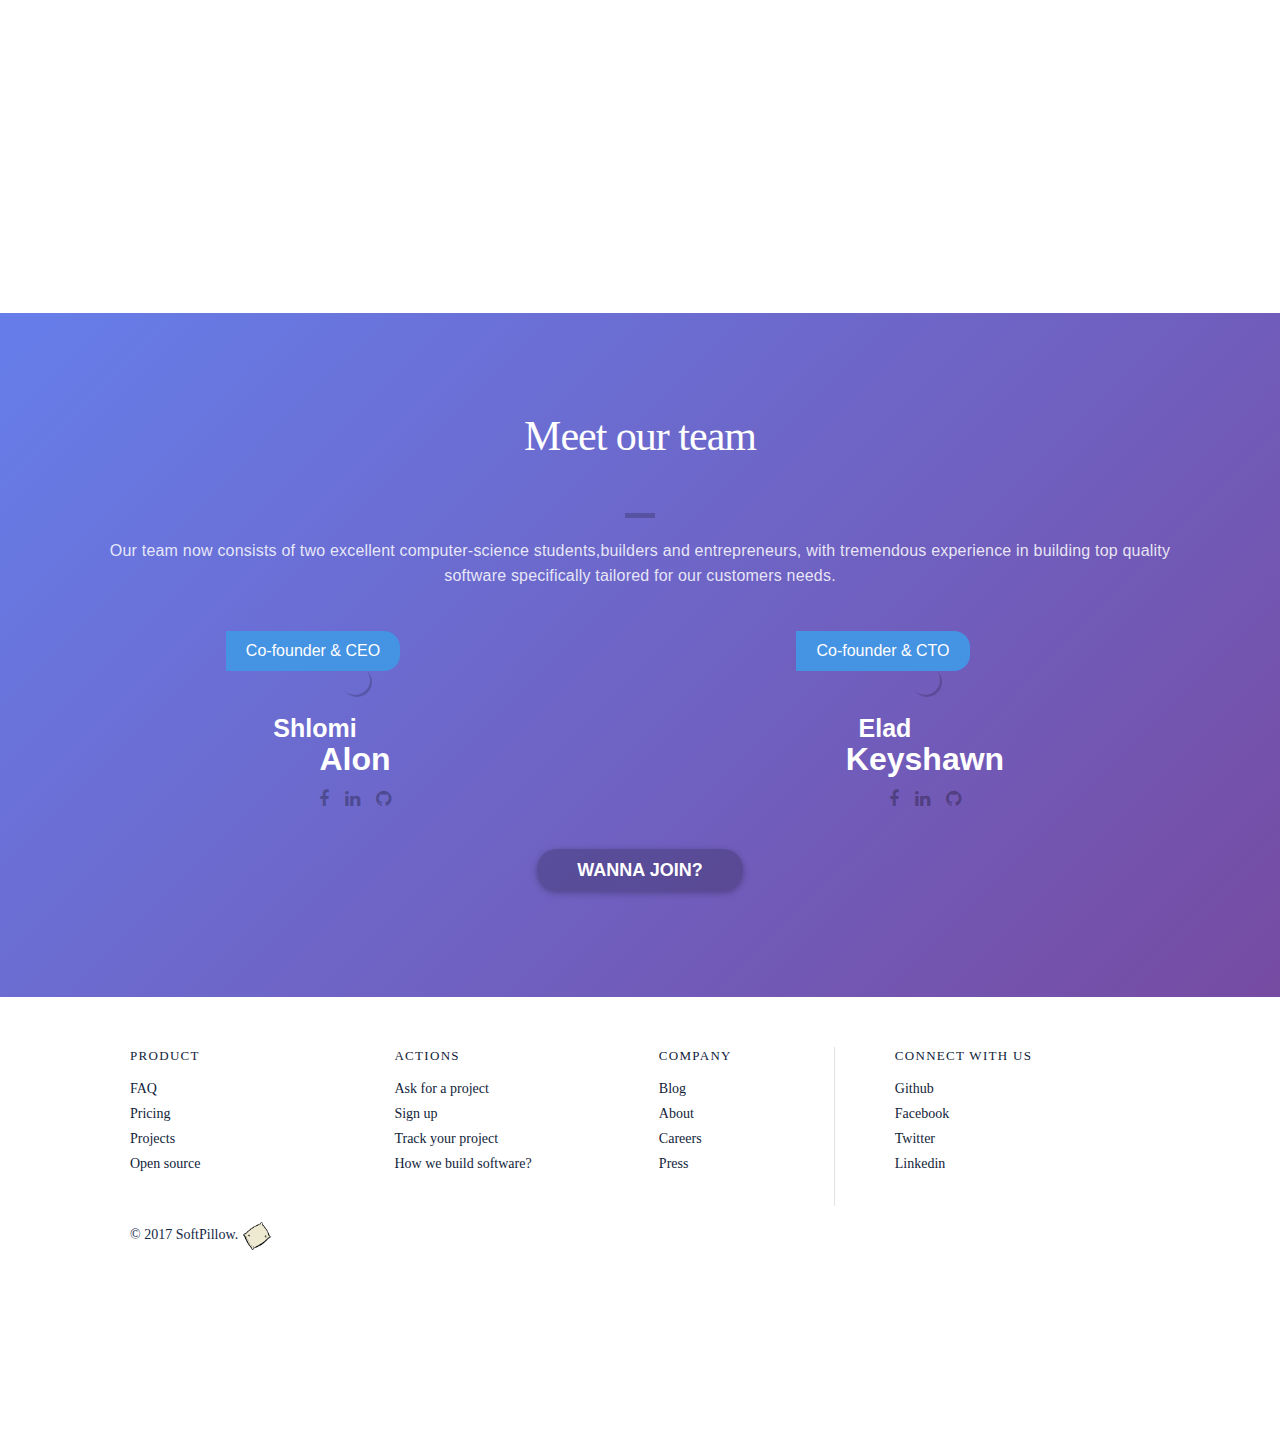
==== commit b6b72be8: "testing translation" ====
--- a/index.html
+++ b/index.html
@@ -616,9 +616,17 @@
                 <img src="assets/softpillow_trans.png " height="30 " width="30 " />
             </div>
         </div>
+        <div class="main-footer_city-landscape-img" role="presentation"></div>
+
+
+<div id="google_translate_element"></div><script type="text/javascript">
+function googleTranslateElementInit() {
+  new google.translate.TranslateElement({pageLanguage: 'en', includedLanguages: 'iw', layout: google.translate.TranslateElement.InlineLayout.SIMPLE}, 'google_translate_element');
+}
+</script><script type="text/javascript" src="//translate.google.com/translate_a/element.js?cb=googleTranslateElementInit"></script>
+        
     </section>
 
-    <div class="main-footer_city-landscape-img" role="presentation"></div>
 
 
 
